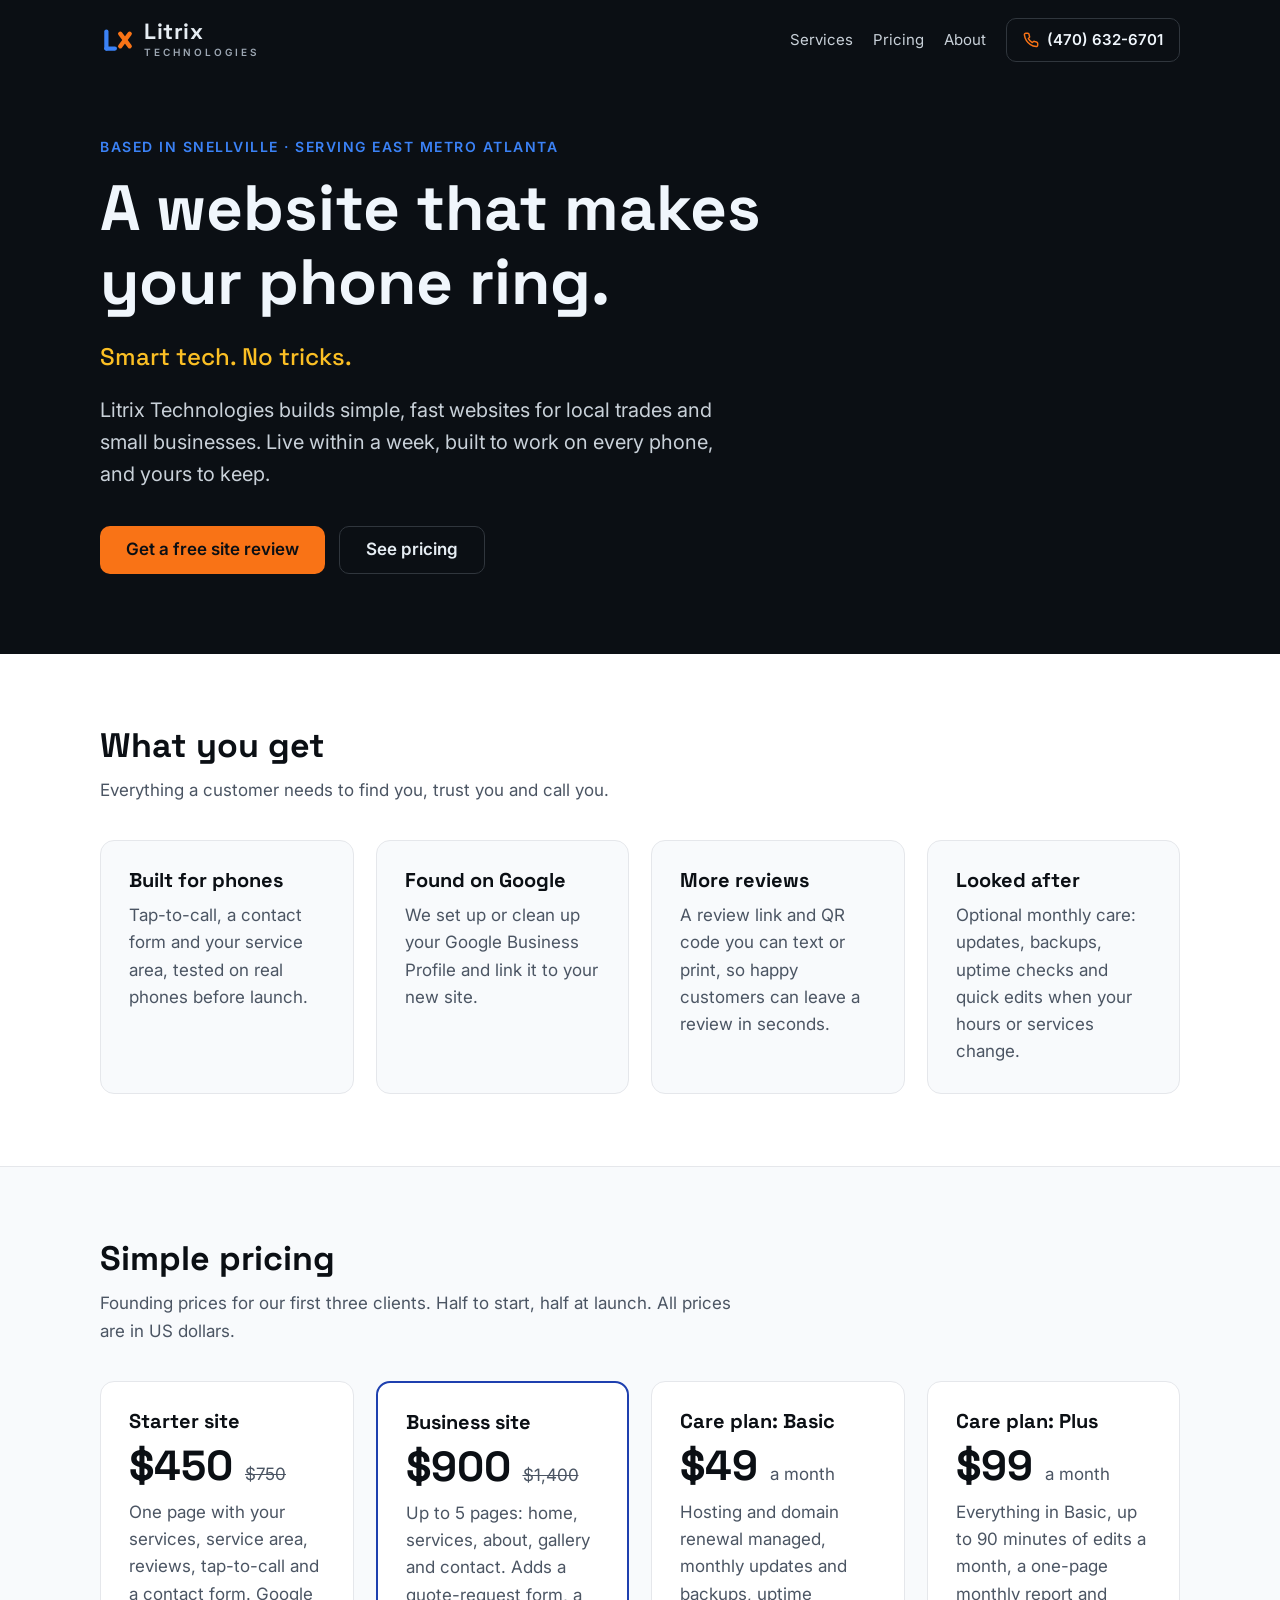
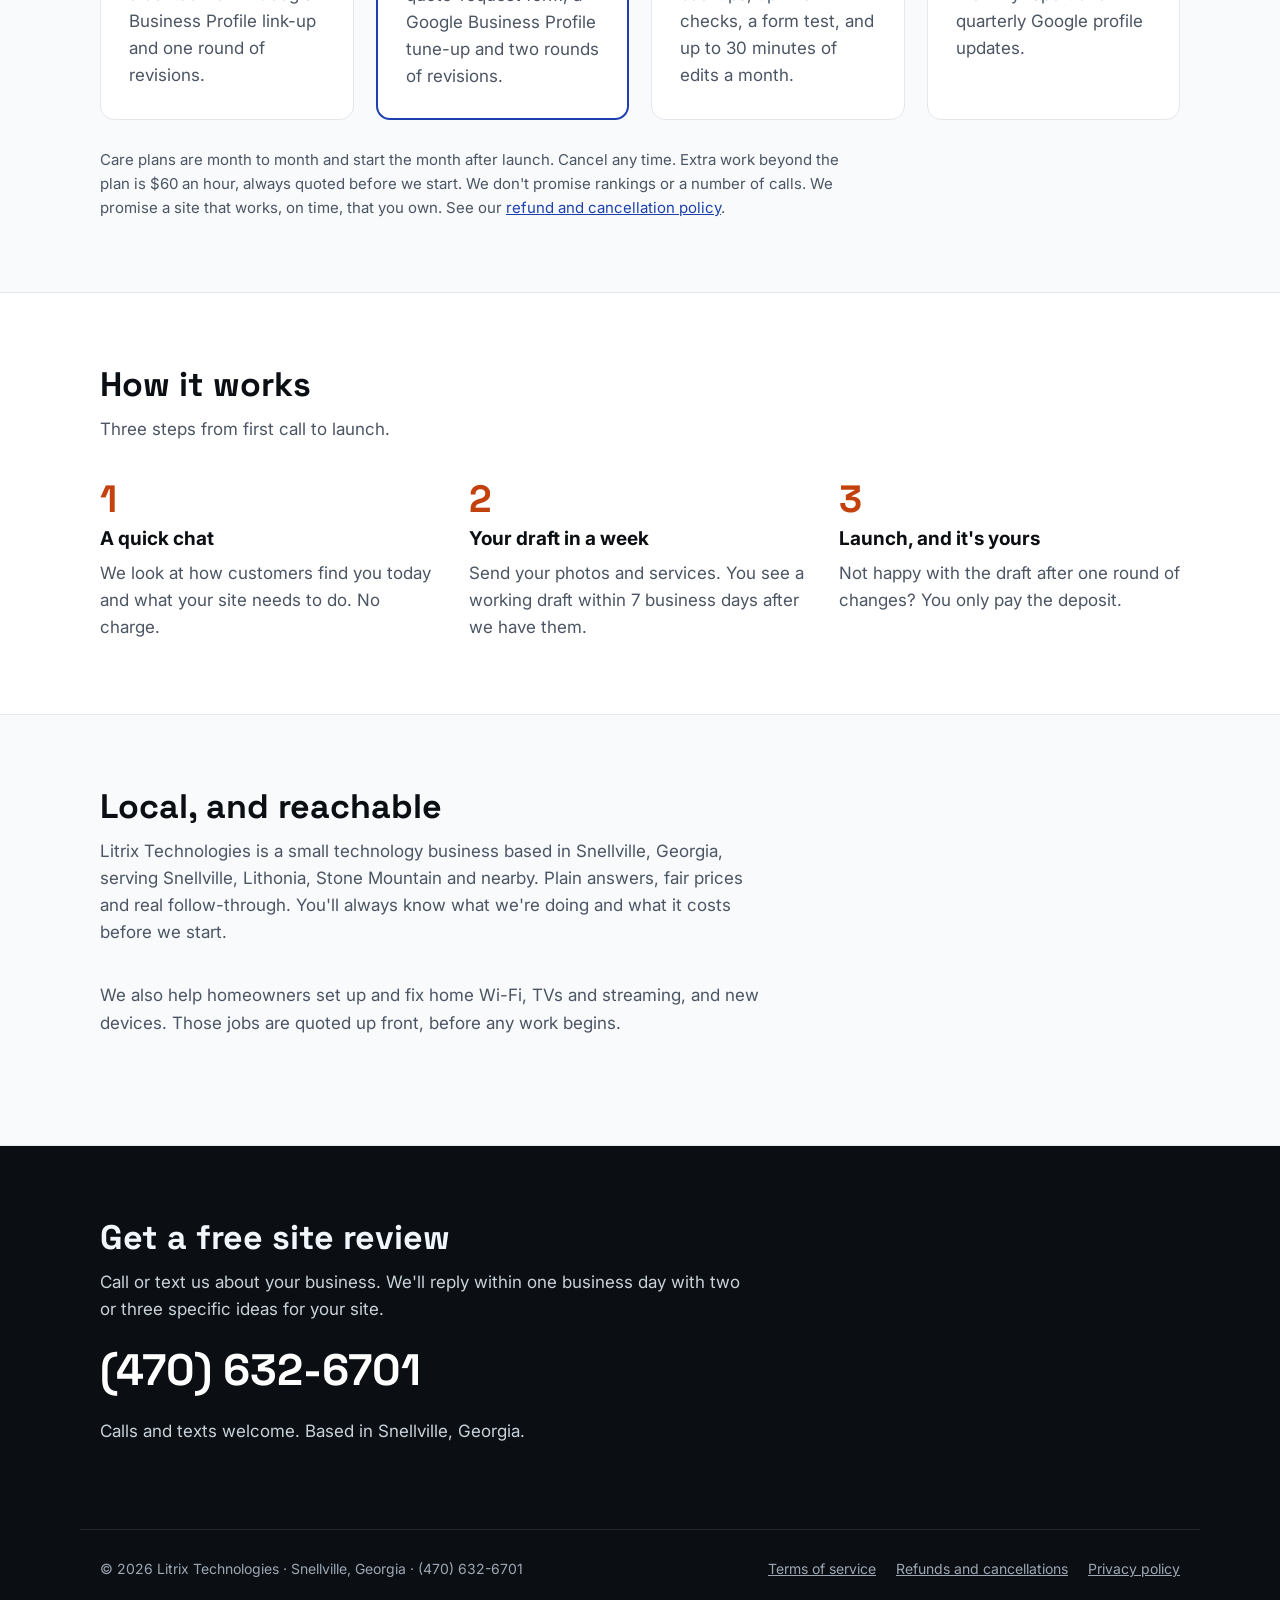
==== index.html @ 7372184c "Add the basic Litrix Technologies site Home page with services and prices, plus terms, refunds and p" ====
<!doctype html>
<html lang="en">
<head>
<meta charset="utf-8">
<meta name="viewport" content="width=device-width, initial-scale=1, viewport-fit=cover">
<title>Litrix Technologies | Websites for local businesses</title>
<meta name="description" content="Simple, fast websites for local trades and small businesses in Snellville and east metro Atlanta. Smart tech. No tricks.">
<link rel="icon" href="favicon.svg" type="image/svg+xml">
<link rel="preconnect" href="https://fonts.googleapis.com">
<link rel="preconnect" href="https://fonts.gstatic.com" crossorigin>
<link rel="stylesheet" href="https://fonts.googleapis.com/css2?family=Space+Grotesk:wght@500;700&amp;family=Inter:wght@400;500;600&amp;display=swap">
<link rel="stylesheet" href="styles.css">
</head>
<body>
<header class="dark site-header">
<div class="wrap">
<a class="brand" href="index.html" aria-label="Litrix Technologies home"><svg width="34" height="34" viewBox="0 0 32 32" aria-hidden="true"><rect x="4" y="6" width="4" height="20" rx="2" fill="#3B82F6"/><rect x="4" y="22" width="12" height="4" rx="2" fill="#3B82F6"/><path d="M19 10 L28 22" stroke="#F97316" stroke-width="4" stroke-linecap="round"/><path d="M28 10 L19 22" stroke="#F97316" stroke-width="4" stroke-linecap="round"/></svg><span class="brand-name"><strong>Litrix</strong><small>TECHNOLOGIES</small></span></a>
<nav class="nav" aria-label="Main">
<a href="#services">Services</a>
<a href="#pricing">Pricing</a>
<a class="hide-sm" href="#about">About</a>
<a class="call-btn" href="tel:+14706326701"><svg width="16" height="16" viewBox="0 0 24 24" aria-hidden="true" fill="none" stroke="#F97316" stroke-width="2.2" stroke-linecap="round" stroke-linejoin="round"><path d="M22 16.9v3a2 2 0 0 1-2.2 2 19.8 19.8 0 0 1-8.6-3.1 19.5 19.5 0 0 1-6-6A19.8 19.8 0 0 1 2.1 4.2 2 2 0 0 1 4.1 2h3a2 2 0 0 1 2 1.7c.1 1 .4 1.9.7 2.8a2 2 0 0 1-.5 2.1L8 9.9a16 16 0 0 0 6 6l1.3-1.3a2 2 0 0 1 2.1-.4c.9.3 1.8.6 2.8.7a2 2 0 0 1 1.7 2z"/></svg>(470) 632-6701</a>
</nav>
</div>
</header>
<main>
<section class="dark">
<div class="wrap hero">
<p class="eyebrow">Based in Snellville · Serving east metro Atlanta</p>
<h1>A website that makes your phone ring.</h1>
<p class="tagline">Smart tech. No tricks.</p>
<p class="lede">Litrix Technologies builds simple, fast websites for local trades and small businesses. Live within a week, built to work on every phone, and yours to keep.</p>
<div class="actions">
<a class="btn btn-primary" href="#contact">Get a free site review</a>
<a class="btn btn-ghost" href="#pricing">See pricing</a>
</div>
</div>
</section>

<section id="services" class="section services">
<div class="wrap">
<h2>What you get</h2>
<p class="intro">Everything a customer needs to find you, trust you and call you.</p>
<div class="grid">
<div class="card"><h3>Built for phones</h3><p>Tap-to-call, a contact form and your service area, tested on real phones before launch.</p></div>
<div class="card"><h3>Found on Google</h3><p>We set up or clean up your Google Business Profile and link it to your new site.</p></div>
<div class="card"><h3>More reviews</h3><p>A review link and QR code you can text or print, so happy customers can leave a review in seconds.</p></div>
<div class="card"><h3>Looked after</h3><p>Optional monthly care: updates, backups, uptime checks and quick edits when your hours or services change.</p></div>
</div>
</div>
</section>

<section id="pricing" class="section alt">
<div class="wrap">
<h2>Simple pricing</h2>
<p class="intro">Founding prices for our first three clients. Half to start, half at launch. All prices are in US dollars.</p>
<div class="grid">
<div class="card">
<h3>Starter site</h3>
<p class="price"><strong>$450</strong><s>$750</s></p>
<p>One page with your services, service area, reviews, tap-to-call and a contact form. Google Business Profile link-up and one round of revisions.</p>
</div>
<div class="card featured">
<h3>Business site</h3>
<p class="price"><strong>$900</strong><s>$1,400</s></p>
<p>Up to 5 pages: home, services, about, gallery and contact. Adds a quote-request form, a Google Business Profile tune-up and two rounds of revisions.</p>
</div>
<div class="card">
<h3>Care plan: Basic</h3>
<p class="price"><strong>$49</strong><span>a month</span></p>
<p>Hosting and domain renewal managed, monthly updates and backups, uptime checks, a form test, and up to 30 minutes of edits a month.</p>
</div>
<div class="card">
<h3>Care plan: Plus</h3>
<p class="price"><strong>$99</strong><span>a month</span></p>
<p>Everything in Basic, up to 90 minutes of edits a month, a one-page monthly report and quarterly Google profile updates.</p>
</div>
</div>
<p class="note">Care plans are month to month and start the month after launch. Cancel any time. Extra work beyond the plan is $60 an hour, always quoted before we start. We don't promise rankings or a number of calls. We promise a site that works, on time, that you own. See our <a href="refunds.html">refund and cancellation policy</a>.</p>
</div>
</section>

<section class="section">
<div class="wrap">
<h2>How it works</h2>
<p class="intro">Three steps from first call to launch.</p>
<ol class="steps">
<li><span class="num">1</span><strong>A quick chat</strong><span>We look at how customers find you today and what your site needs to do. No charge.</span></li>
<li><span class="num">2</span><strong>Your draft in a week</strong><span>Send your photos and services. You see a working draft within 7 business days after we have them.</span></li>
<li><span class="num">3</span><strong>Launch, and it's yours</strong><span>Not happy with the draft after one round of changes? You only pay the deposit.</span></li>
</ol>
</div>
</section>

<section id="about" class="section alt">
<div class="wrap">
<h2>Local, and reachable</h2>
<p class="intro">Litrix Technologies is a small technology business based in Snellville, Georgia, serving Snellville, Lithonia, Stone Mountain and nearby. Plain answers, fair prices and real follow-through. You'll always know what we're doing and what it costs before we start.</p>
<p class="intro">We also help homeowners set up and fix home Wi-Fi, TVs and streaming, and new devices. Those jobs are quoted up front, before any work begins.</p>
</div>
</section>
</main>

<section id="contact" class="dark">
<div class="wrap contact">
<h2>Get a free site review</h2>
<p>Call or text us about your business. We'll reply within one business day with two or three specific ideas for your site.</p>
<p><a class="phone-big" href="tel:+14706326701">(470) 632-6701</a></p>
<p>Calls and texts welcome. Based in Snellville, Georgia.</p>
</div>
</section>

<footer class="dark site-footer">
<div class="wrap">
<span>© 2026 Litrix Technologies · Snellville, Georgia · (470) 632-6701</span>
<nav aria-label="Policies">
<a href="terms.html">Terms of service</a>
<a href="refunds.html">Refunds and cancellations</a>
<a href="privacy.html">Privacy policy</a>
</nav>
</div>
</footer>
</body>
</html>
---- styles.css ----
/* Litrix Technologies site. Dark header and hero, light body, brand colors from the brand board. */
:root {
  --ink: #0B0F14;
  --ink-2: #161B22;
  --line-dark: #30363D;
  --on-dark: #E6EDF3;
  --on-dark-muted: #9DA7B3;
  --electric: #3B82F6;
  --cobalt: #1E40AF;
  --orange: #F97316;
  --orange-text: #C2410C;
  --gold: #FBBF24;
  --paper: #FFFFFF;
  --paper-2: #F8FAFC;
  --line: #E5E7EB;
  --text: #1F2937;
  --text-muted: #4B5563;
  --display: "Space Grotesk", system-ui, sans-serif;
  --body: Inter, system-ui, -apple-system, "Segoe UI", Roboto, sans-serif;
}

* { box-sizing: border-box; }
html { -webkit-text-size-adjust: 100%; }
body {
  margin: 0;
  background: var(--paper);
  color: var(--text);
  font-family: var(--body);
  font-size: 17px;
  line-height: 1.6;
}
a { color: var(--cobalt); }
a:hover { color: #1E3A8A; }
a:focus-visible, button:focus-visible { outline: 3px solid var(--orange); outline-offset: 2px; }
h1, h2, h3 { font-family: var(--display); line-height: 1.15; text-wrap: balance; color: var(--ink); }

.wrap {
  max-width: 1120px;
  margin: 0 auto;
  padding-left: max(20px, env(safe-area-inset-left, 0px));
  padding-right: max(20px, env(safe-area-inset-right, 0px));
}

/* Header */
.dark { background: var(--ink); color: var(--on-dark); }
.site-header .wrap {
  display: flex; flex-wrap: wrap; gap: 12px 24px;
  align-items: center; justify-content: space-between;
  padding-block: 18px;
}
.brand { display: flex; align-items: center; gap: 10px; text-decoration: none; color: var(--on-dark); }
.brand:hover { color: var(--on-dark); }
.brand-name { display: flex; flex-direction: column; gap: 2px; }
.brand-name strong { font-family: var(--display); font-size: 22px; line-height: 1; letter-spacing: 0.5px; }
.brand-name small { font-size: 10px; font-weight: 600; letter-spacing: 3px; color: var(--on-dark-muted); }
.nav { display: flex; flex-wrap: wrap; align-items: center; gap: 8px 20px; font-size: 15px; }
.nav a { color: #C9D1D9; text-decoration: none; }
.nav a:hover { color: #FFFFFF; }
.call-btn {
  display: inline-flex; align-items: center; gap: 8px;
  min-height: 44px; padding: 0 16px; border-radius: 10px;
  border: 1px solid var(--line-dark); font-weight: 600;
}
.nav a.call-btn { color: #F0F6FC; }

/* Hero */
.hero { padding-block: 56px 80px; }
.eyebrow { margin: 0 0 14px; font-size: 14px; font-weight: 600; letter-spacing: 1.5px; text-transform: uppercase; color: var(--electric); }
.hero h1 { margin: 0; max-width: 820px; font-size: clamp(38px, 6vw, 64px); color: #F0F6FC; }
.tagline { margin: 18px 0 0; font-family: var(--display); font-size: 24px; font-weight: 500; color: var(--gold); }
.lede { margin: 18px 0 0; max-width: 620px; font-size: 20px; color: #C9D1D9; }
.actions { margin-top: 36px; display: flex; flex-wrap: wrap; gap: 14px; }
.btn {
  display: inline-flex; align-items: center; min-height: 48px; padding: 0 26px;
  border-radius: 10px; font-weight: 600; text-decoration: none;
}
.btn-primary { background: var(--orange); color: var(--ink); }
.btn-primary:hover { background: #FB923C; color: var(--ink); }
.btn-ghost { border: 1px solid var(--line-dark); color: var(--on-dark); }
.btn-ghost:hover { color: #FFFFFF; border-color: var(--on-dark-muted); }

/* Sections */
.section { padding-block: 72px; }
.section.alt { background: var(--paper-2); border-top: 1px solid var(--line); border-bottom: 1px solid var(--line); }
.section h2 { margin: 0 0 12px; font-size: 34px; }
.intro { margin: 0 0 36px; max-width: 660px; color: var(--text-muted); }
.grid { display: grid; grid-template-columns: repeat(auto-fit, minmax(250px, 1fr)); gap: 22px; }
.card { padding: 28px; border-radius: 14px; background: var(--paper); border: 1px solid var(--line); display: flex; flex-direction: column; gap: 10px; min-width: 0; }
.card.featured { border: 2px solid var(--cobalt); }
.card h3 { margin: 0; font-size: 20px; }
.card p { margin: 0; color: var(--text-muted); }
.card ul { margin: 0; padding-left: 20px; color: var(--text-muted); }
.price { display: flex; align-items: baseline; flex-wrap: wrap; gap: 4px 12px; }
.price strong { font-family: var(--display); font-size: 42px; color: var(--ink); line-height: 1.1; }
.price s, .price span { color: var(--text-muted); }
.note { margin: 28px 0 0; font-size: 15px; color: var(--text-muted); max-width: 760px; }
.services .card { background: var(--paper-2); }

.steps { margin: 0; padding: 0; list-style: none; display: grid; grid-template-columns: repeat(auto-fit, minmax(240px, 1fr)); gap: 28px; }
.steps li { display: flex; flex-direction: column; gap: 6px; }
.steps .num { font-family: var(--display); font-size: 38px; font-weight: 700; color: var(--orange-text); line-height: 1; }
.steps strong { font-size: 19px; color: var(--ink); }
.steps span { color: var(--text-muted); }

/* Contact */
.contact { padding-block: 72px; }
.contact h2 { margin: 0 0 12px; font-size: 34px; color: #F0F6FC; }
.contact p { margin: 0 0 12px; color: #C9D1D9; max-width: 640px; }
.phone-big { font-family: var(--display); font-size: clamp(30px, 5vw, 44px); font-weight: 700; color: #FFFFFF; text-decoration: none; }
.phone-big:hover { color: var(--gold); }

/* Footer */
.site-footer .wrap {
  display: flex; flex-wrap: wrap; gap: 12px 24px; justify-content: space-between;
  padding-block: 28px; border-top: 1px solid #21262D; font-size: 14px; color: var(--on-dark-muted);
}
.site-footer nav { display: flex; flex-wrap: wrap; gap: 8px 20px; }
.site-footer a { color: var(--on-dark-muted); }
.site-footer a:hover { color: #FFFFFF; }

/* Policy pages */
.policy { padding-block: 56px 72px; }
.policy .wrap > * { max-width: 760px; }
.policy h1 { margin: 0 0 6px; font-size: clamp(32px, 5vw, 44px); }
.policy h2 { margin: 36px 0 8px; font-size: 22px; }
.policy .updated { margin: 0 0 28px; color: var(--text-muted); font-size: 15px; }
.policy p, .policy li { color: #374151; }
.policy ul { padding-left: 22px; }

@media (max-width: 560px) {
  .nav .hide-sm { display: none; }
  .hero { padding-block: 40px 60px; }
  .section, .contact { padding-block: 56px; }
}
@media (prefers-reduced-motion: reduce) { * { transition: none !important; } }
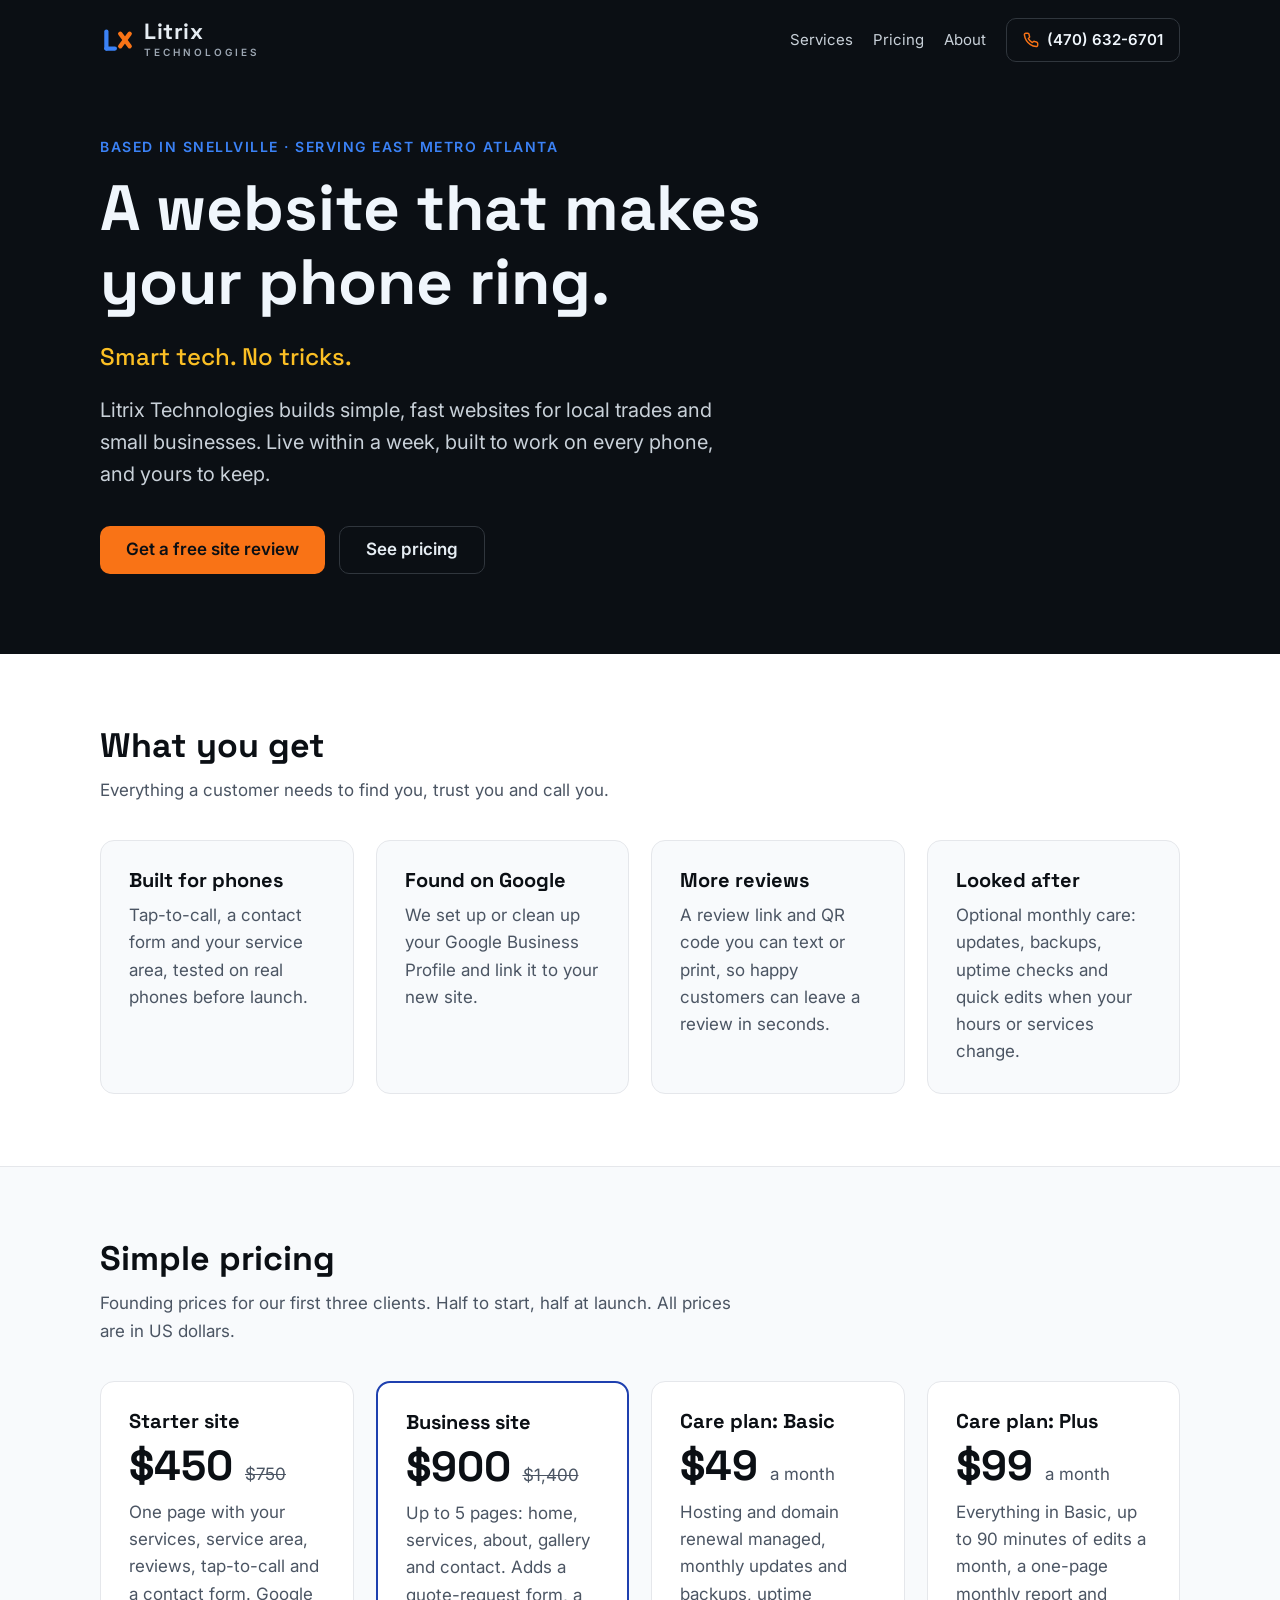
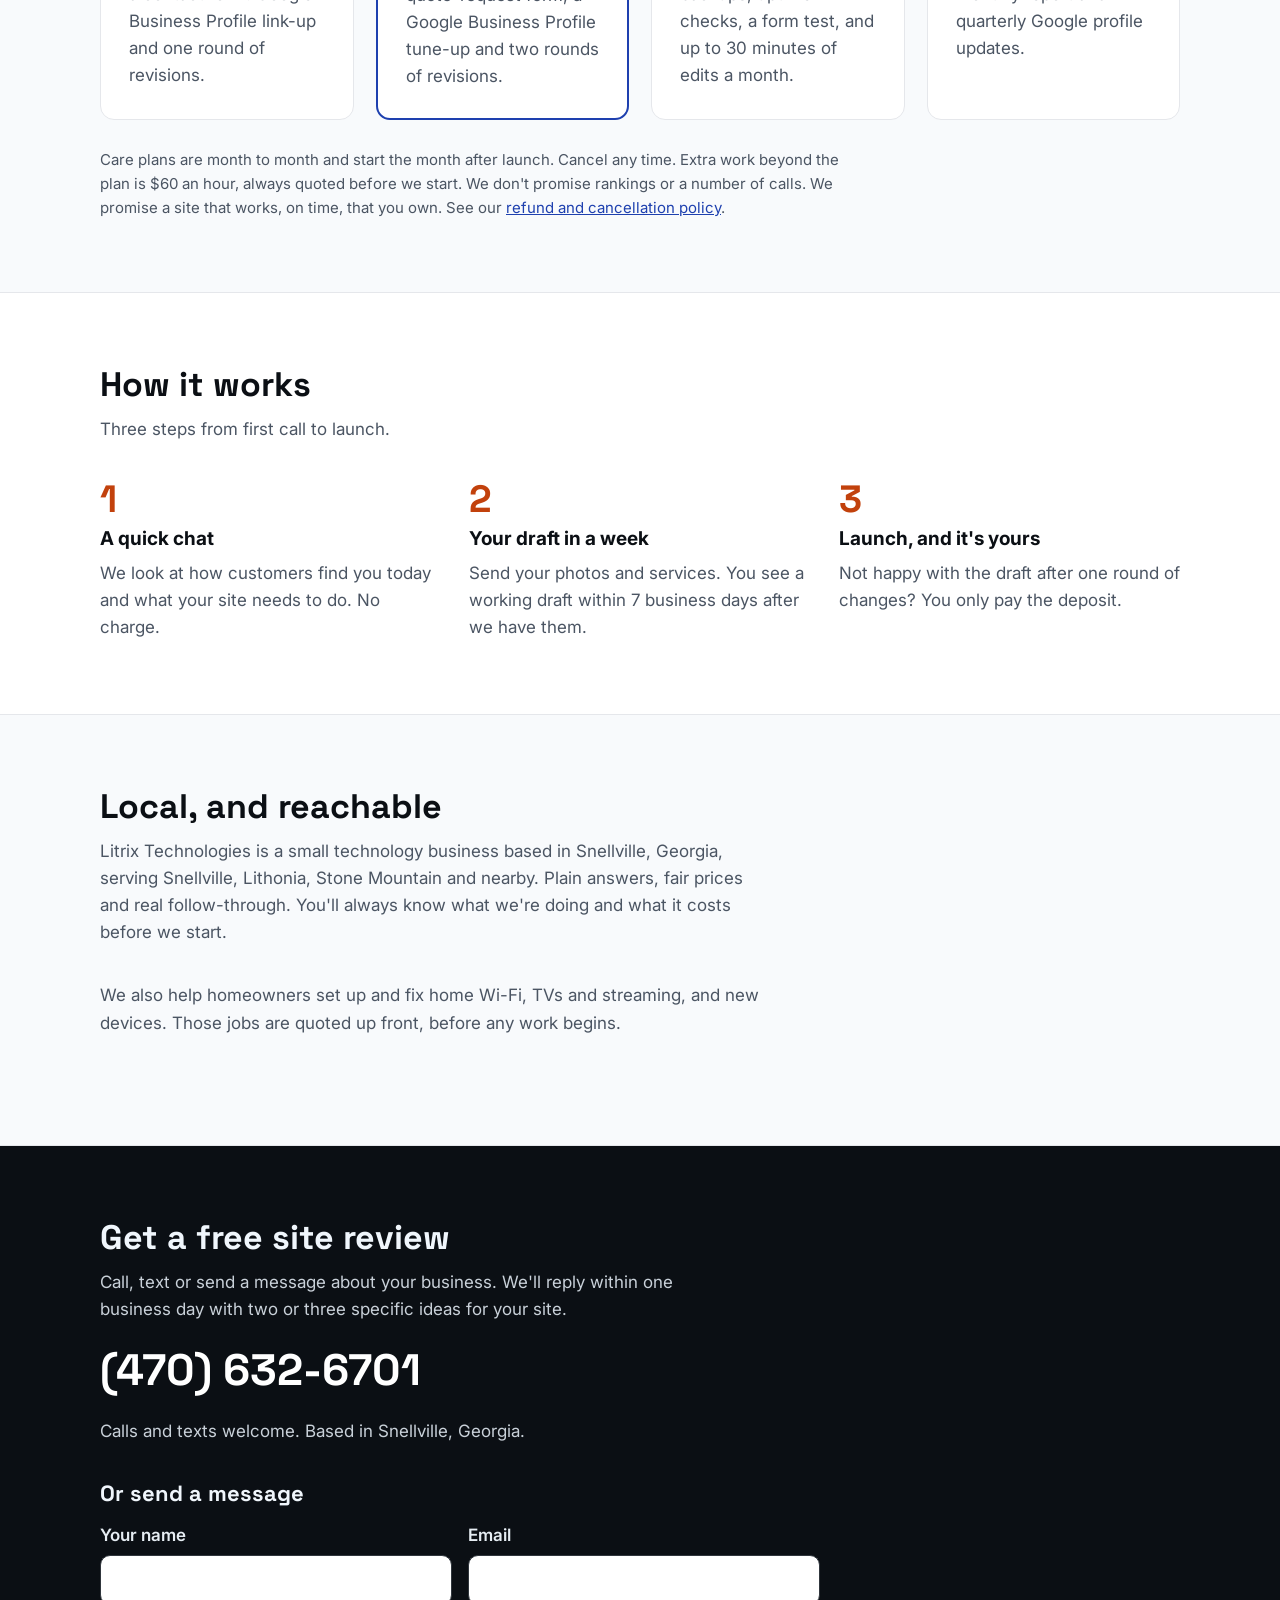
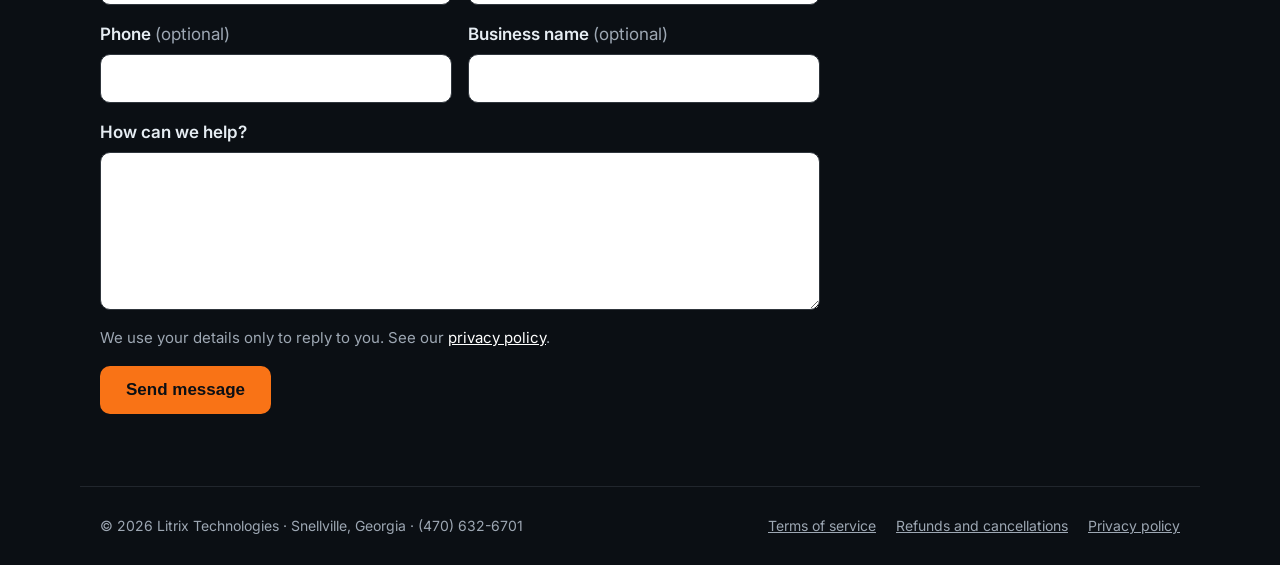
==== commit e42723f9: "Add a message form that sends inquiries to the studio The contact section gets a short form (name, e" ====
--- a/index.html
+++ b/index.html
@@ -104,9 +104,24 @@
 <section id="contact" class="dark">
 <div class="wrap contact">
 <h2>Get a free site review</h2>
-<p>Call or text us about your business. We'll reply within one business day with two or three specific ideas for your site.</p>
+<p>Call, text or send a message about your business. We'll reply within one business day with two or three specific ideas for your site.</p>
 <p><a class="phone-big" href="tel:+14706326701">(470) 632-6701</a></p>
 <p>Calls and texts welcome. Based in Snellville, Georgia.</p>
+<form class="inquiry" action="https://studio.litrixstudio.com/inquiry" method="post" aria-labelledby="inquiry-title">
+<h3 id="inquiry-title">Or send a message</h3>
+<div class="field-row">
+<label>Your name<input name="name" autocomplete="name" required maxlength="120"></label>
+<label>Email<input name="email" type="email" autocomplete="email" required maxlength="254"></label>
+</div>
+<div class="field-row">
+<label><span>Phone <span class="optional">(optional)</span></span><input name="phone" type="tel" autocomplete="tel" maxlength="40" pattern="[0-9+().\s\-]*"></label>
+<label><span>Business name <span class="optional">(optional)</span></span><input name="business" autocomplete="organization" maxlength="160"></label>
+</div>
+<label>How can we help?<textarea name="message" rows="5" required maxlength="4000"></textarea></label>
+<div class="hp" aria-hidden="true"><label>Leave this empty<input name="company_website" tabindex="-1" autocomplete="off"></label></div>
+<p class="form-note">We use your details only to reply to you. See our <a href="privacy.html">privacy policy</a>.</p>
+<button class="btn btn-primary" type="submit">Send message</button>
+</form>
 </div>
 </section>
 
--- a/styles.css
+++ b/styles.css
@@ -108,6 +108,22 @@
 .contact p { margin: 0 0 12px; color: #C9D1D9; max-width: 640px; }
 .phone-big { font-family: var(--display); font-size: clamp(30px, 5vw, 44px); font-weight: 700; color: #FFFFFF; text-decoration: none; }
 .phone-big:hover { color: var(--gold); }
+.inquiry { margin-top: 36px; max-width: 720px; display: flex; flex-direction: column; gap: 16px; }
+.inquiry h3 { margin: 0; font-size: 22px; color: #F0F6FC; }
+.inquiry label { display: flex; flex-direction: column; gap: 6px; min-width: 0; font-weight: 600; color: #E6EDF3; }
+.field-row label { flex: 1 1 260px; }
+.inquiry .optional { font-weight: 400; color: var(--on-dark-muted); }
+.inquiry input, .inquiry textarea {
+  font: inherit; color: var(--ink); background: #FFFFFF; border: 1px solid var(--line-dark);
+  border-radius: 10px; min-height: 48px; padding: 10px 14px; width: 100%;
+}
+.inquiry textarea { resize: vertical; }
+.inquiry input:focus-visible, .inquiry textarea:focus-visible, .btn:focus-visible { outline: 3px solid var(--gold); outline-offset: 2px; }
+.field-row { display: flex; flex-wrap: wrap; gap: 16px; }
+.inquiry .form-note { margin: 0; font-size: 15px; color: var(--on-dark-muted); }
+.inquiry .form-note a { color: #FFFFFF; }
+.inquiry .btn { align-self: flex-start; border: 0; cursor: pointer; font-size: 17px; }
+.hp { position: absolute; left: -10000px; width: 1px; height: 1px; overflow: hidden; }
 
 /* Footer */
 .site-footer .wrap {
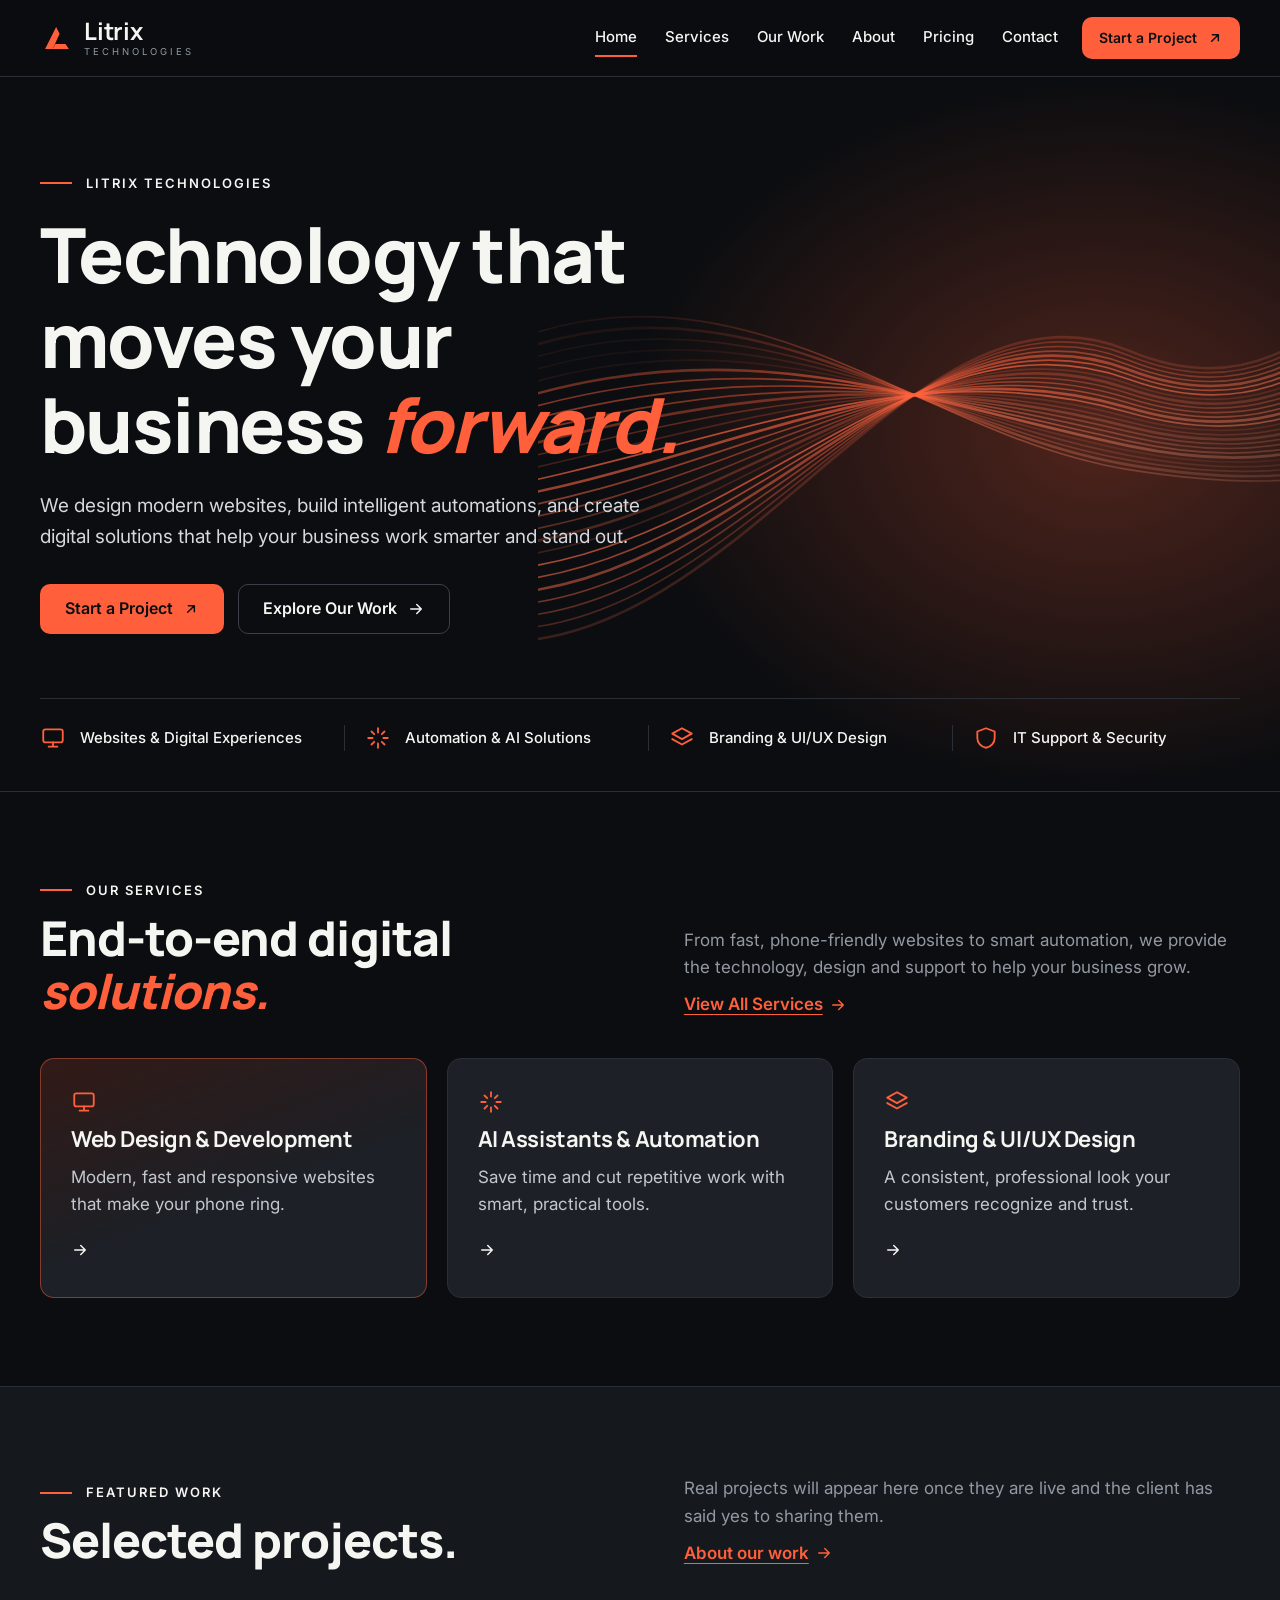
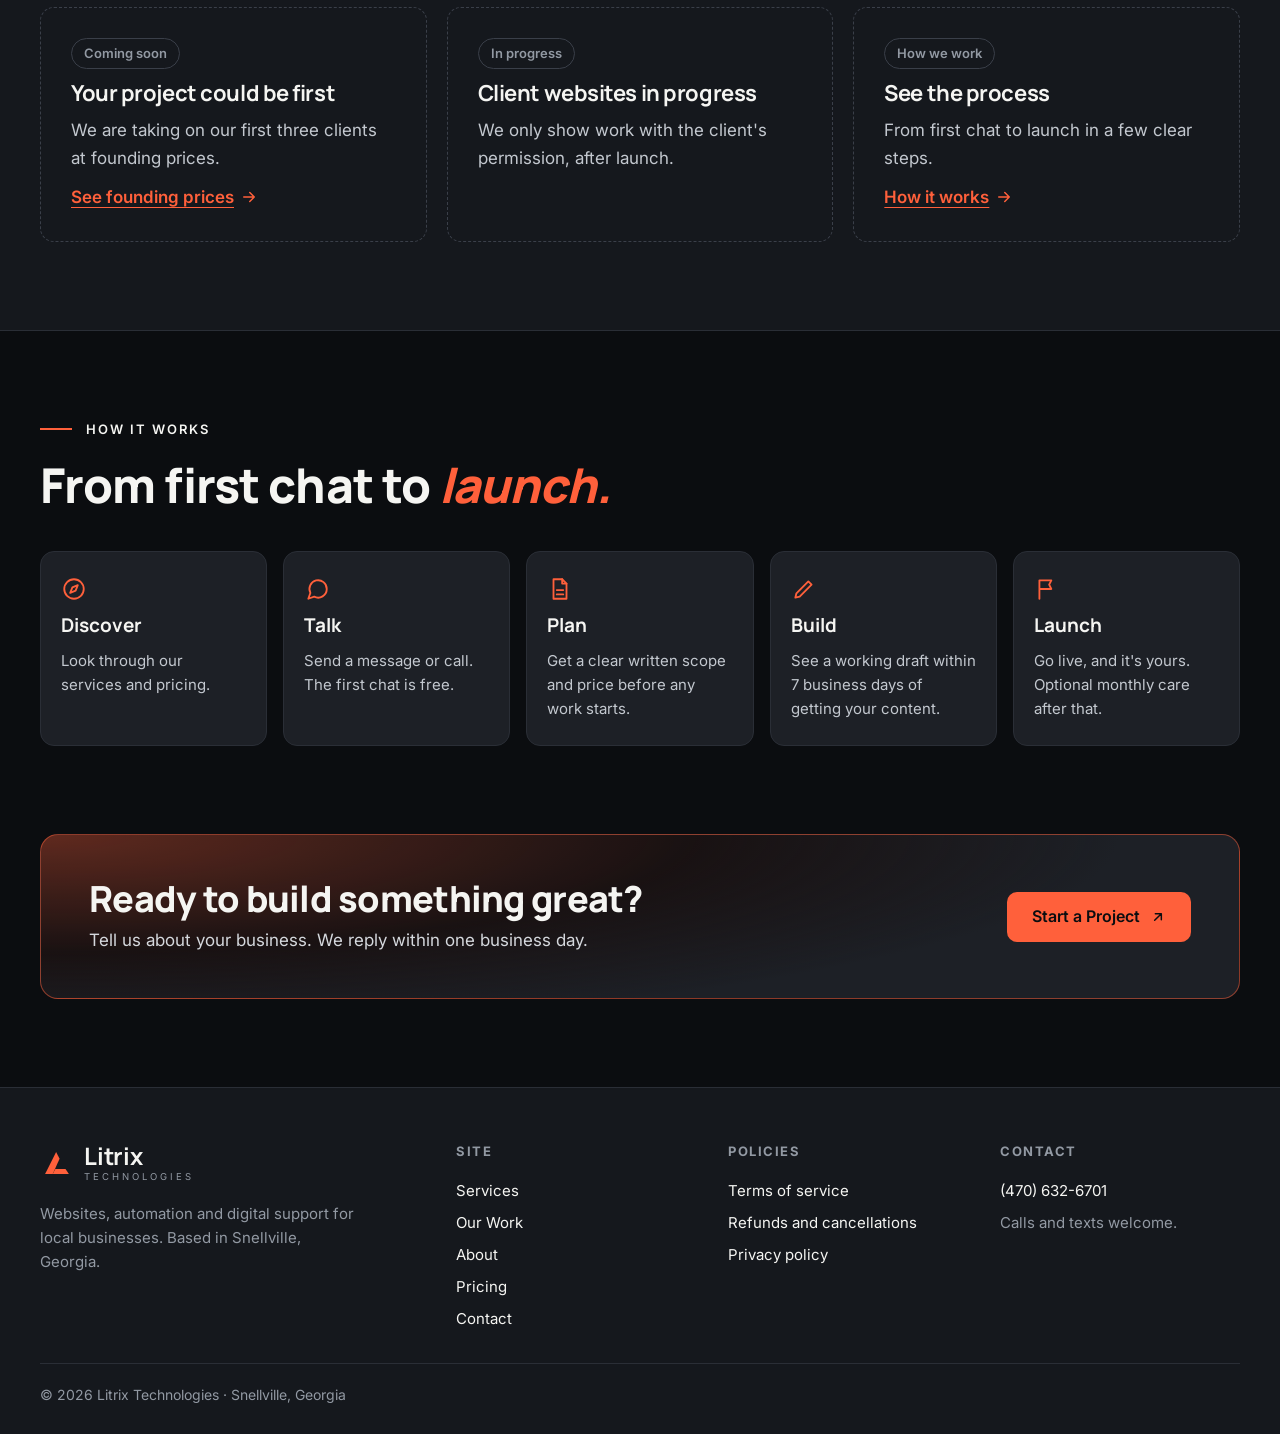
==== commit 840deff5: "Rebuild the site in the approved A + C design New multi-page site: Home, Services, Our Work, About, " ====
--- a/index.html
+++ b/index.html
@@ -3,137 +3,182 @@
 <head>
 <meta charset="utf-8">
 <meta name="viewport" content="width=device-width, initial-scale=1, viewport-fit=cover">
-<title>Litrix Technologies | Websites for local businesses</title>
-<meta name="description" content="Simple, fast websites for local trades and small businesses in Snellville and east metro Atlanta. Smart tech. No tricks.">
-<link rel="icon" href="favicon.svg" type="image/svg+xml">
+<title>Litrix Technologies | Technology that moves your business forward</title>
+<meta name="description" content="Litrix Technologies designs modern websites, builds smart automations and supports local businesses in Snellville and east metro Atlanta.">
+<meta name="theme-color" content="#0B0D10">
+<link rel="icon" href="/favicon.svg" type="image/svg+xml">
 <link rel="preconnect" href="https://fonts.googleapis.com">
 <link rel="preconnect" href="https://fonts.gstatic.com" crossorigin>
-<link rel="stylesheet" href="https://fonts.googleapis.com/css2?family=Space+Grotesk:wght@500;700&amp;family=Inter:wght@400;500;600&amp;display=swap">
-<link rel="stylesheet" href="styles.css">
+<link rel="stylesheet" href="https://fonts.googleapis.com/css2?family=Inter:wght@400;500;600&amp;family=Manrope:wght@600;700;800&amp;display=swap">
+<link rel="stylesheet" href="/styles.css">
 </head>
 <body>
-<header class="dark site-header">
-<div class="wrap">
-<a class="brand" href="index.html" aria-label="Litrix Technologies home"><svg width="34" height="34" viewBox="0 0 32 32" aria-hidden="true"><rect x="4" y="6" width="4" height="20" rx="2" fill="#3B82F6"/><rect x="4" y="22" width="12" height="4" rx="2" fill="#3B82F6"/><path d="M19 10 L28 22" stroke="#F97316" stroke-width="4" stroke-linecap="round"/><path d="M28 10 L19 22" stroke="#F97316" stroke-width="4" stroke-linecap="round"/></svg><span class="brand-name"><strong>Litrix</strong><small>TECHNOLOGIES</small></span></a>
+<a class="skip" href="#main">Skip to content</a>
+<header class="site-header">
+<div class="wrap bar">
+<a class="brand" href="/" aria-label="Litrix Technologies home"><svg class="mark" width="34" height="34" viewBox="0 0 40 40" aria-hidden="true"><path d="M6 33 L19 7 L23 15 L15 33 Z" fill="#FF603B"/><path d="M15 33 H34 L30 27 H18 Z" fill="#FF603B"/></svg><span class="brand-name"><strong>Litrix</strong><small>TECHNOLOGIES</small></span></a>
 <nav class="nav" aria-label="Main">
-<a href="#services">Services</a>
-<a href="#pricing">Pricing</a>
-<a class="hide-sm" href="#about">About</a>
-<a class="call-btn" href="tel:+14706326701"><svg width="16" height="16" viewBox="0 0 24 24" aria-hidden="true" fill="none" stroke="#F97316" stroke-width="2.2" stroke-linecap="round" stroke-linejoin="round"><path d="M22 16.9v3a2 2 0 0 1-2.2 2 19.8 19.8 0 0 1-8.6-3.1 19.5 19.5 0 0 1-6-6A19.8 19.8 0 0 1 2.1 4.2 2 2 0 0 1 4.1 2h3a2 2 0 0 1 2 1.7c.1 1 .4 1.9.7 2.8a2 2 0 0 1-.5 2.1L8 9.9a16 16 0 0 0 6 6l1.3-1.3a2 2 0 0 1 2.1-.4c.9.3 1.8.6 2.8.7a2 2 0 0 1 1.7 2z"/></svg>(470) 632-6701</a>
+<a href="/" aria-current="page">Home</a>
+<a href="/services">Services</a>
+<a href="/work">Our Work</a>
+<a href="/about">About</a>
+<a href="/pricing">Pricing</a>
+<a href="/contact">Contact</a>
 </nav>
+<a class="btn btn-primary btn-sm hide-sm" href="/contact">Start a Project <svg class="i" width="16" height="16" viewBox="0 0 24 24" aria-hidden="true" fill="none" stroke="currentColor" stroke-width="2.2" stroke-linecap="round" stroke-linejoin="round"><path d="M7 17 17 7M8 7h9v9"/></svg></a>
+<details class="menu">
+<summary><span class="sr-only">Menu</span><svg width="24" height="24" viewBox="0 0 24 24" aria-hidden="true" fill="none" stroke="currentColor" stroke-width="2" stroke-linecap="round"><path d="M4 7h16M4 12h16M4 17h16"/></svg></summary>
+<nav class="menu-panel" aria-label="Main (mobile)">
+<a href="/" aria-current="page">Home</a>
+<a href="/services">Services</a>
+<a href="/work">Our Work</a>
+<a href="/about">About</a>
+<a href="/pricing">Pricing</a>
+<a href="/contact">Contact</a>
+<a class="btn btn-primary" href="/contact">Start a Project <svg class="i" width="16" height="16" viewBox="0 0 24 24" aria-hidden="true" fill="none" stroke="currentColor" stroke-width="2.2" stroke-linecap="round" stroke-linejoin="round"><path d="M7 17 17 7M8 7h9v9"/></svg></a>
+</nav>
+</details>
 </div>
 </header>
-<main>
-<section class="dark">
-<div class="wrap hero">
-<p class="eyebrow">Based in Snellville · Serving east metro Atlanta</p>
-<h1>A website that makes your phone ring.</h1>
-<p class="tagline">Smart tech. No tricks.</p>
-<p class="lede">Litrix Technologies builds simple, fast websites for local trades and small businesses. Live within a week, built to work on every phone, and yours to keep.</p>
+<main id="main">
+<section class="hero">
+<svg class="waves" viewBox="0 0 800 600" aria-hidden="true" preserveAspectRatio="xMidYMid slice">
+<defs>
+<linearGradient id="wg" x1="0" y1="0" x2="1" y2="1"><stop offset="0" stop-color="#FF603B" stop-opacity="0"/><stop offset=".45" stop-color="#FF603B" stop-opacity=".9"/><stop offset="1" stop-color="#FFB08F" stop-opacity=".15"/></linearGradient>
+<radialGradient id="glow" cx=".62" cy=".5" r=".5"><stop offset="0" stop-color="#FF603B" stop-opacity=".28"/><stop offset="1" stop-color="#FF603B" stop-opacity="0"/></radialGradient>
+</defs>
+<rect width="800" height="600" fill="url(#glow)"/>
+<path d="M-50 470 C 180 520, 330 150, 520 230 S 760 40, 860 80" fill="none" stroke="url(#wg)" stroke-width="2.2" opacity="0.25"/>
+<path d="M-50 461 C 180 504, 330 156, 520 234 S 760 51, 860 87" fill="none" stroke="url(#wg)" stroke-width="1.4" opacity="0.34"/>
+<path d="M-50 452 C 180 488, 330 162, 520 238 S 760 62, 860 94" fill="none" stroke="url(#wg)" stroke-width="1.4" opacity="0.43"/>
+<path d="M-50 443 C 180 472, 330 168, 520 242 S 760 73, 860 101" fill="none" stroke="url(#wg)" stroke-width="1.4" opacity="0.52"/>
+<path d="M-50 434 C 180 456, 330 174, 520 246 S 760 84, 860 108" fill="none" stroke="url(#wg)" stroke-width="2.2" opacity="0.61"/>
+<path d="M-50 425 C 180 440, 330 180, 520 250 S 760 95, 860 115" fill="none" stroke="url(#wg)" stroke-width="1.4" opacity="0.70"/>
+<path d="M-50 416 C 180 424, 330 186, 520 254 S 760 106, 860 122" fill="none" stroke="url(#wg)" stroke-width="1.4" opacity="0.79"/>
+<path d="M-50 407 C 180 408, 330 192, 520 258 S 760 117, 860 129" fill="none" stroke="url(#wg)" stroke-width="1.4" opacity="0.25"/>
+<path d="M-50 398 C 180 392, 330 198, 520 262 S 760 128, 860 136" fill="none" stroke="url(#wg)" stroke-width="2.2" opacity="0.34"/>
+<path d="M-50 389 C 180 376, 330 204, 520 266 S 760 139, 860 143" fill="none" stroke="url(#wg)" stroke-width="1.4" opacity="0.43"/>
+<path d="M-50 380 C 180 360, 330 210, 520 270 S 760 150, 860 150" fill="none" stroke="url(#wg)" stroke-width="1.4" opacity="0.52"/>
+<path d="M-50 371 C 180 344, 330 216, 520 274 S 760 161, 860 157" fill="none" stroke="url(#wg)" stroke-width="1.4" opacity="0.61"/>
+<path d="M-50 362 C 180 328, 330 222, 520 278 S 760 172, 860 164" fill="none" stroke="url(#wg)" stroke-width="2.2" opacity="0.70"/>
+<path d="M-50 353 C 180 312, 330 228, 520 282 S 760 183, 860 171" fill="none" stroke="url(#wg)" stroke-width="1.4" opacity="0.79"/>
+<path d="M-50 344 C 180 296, 330 234, 520 286 S 760 194, 860 178" fill="none" stroke="url(#wg)" stroke-width="1.4" opacity="0.25"/>
+<path d="M-50 335 C 180 280, 330 240, 520 290 S 760 205, 860 185" fill="none" stroke="url(#wg)" stroke-width="1.4" opacity="0.34"/>
+<path d="M-50 326 C 180 264, 330 246, 520 294 S 760 216, 860 192" fill="none" stroke="url(#wg)" stroke-width="2.2" opacity="0.43"/>
+<path d="M-50 317 C 180 248, 330 252, 520 298 S 760 227, 860 199" fill="none" stroke="url(#wg)" stroke-width="1.4" opacity="0.52"/>
+<path d="M-50 308 C 180 232, 330 258, 520 302 S 760 238, 860 206" fill="none" stroke="url(#wg)" stroke-width="1.4" opacity="0.61"/>
+<path d="M-50 299 C 180 216, 330 264, 520 306 S 760 249, 860 213" fill="none" stroke="url(#wg)" stroke-width="1.4" opacity="0.70"/>
+<path d="M-50 290 C 180 200, 330 270, 520 310 S 760 260, 860 220" fill="none" stroke="url(#wg)" stroke-width="2.2" opacity="0.79"/>
+<path d="M-50 281 C 180 184, 330 276, 520 314 S 760 271, 860 227" fill="none" stroke="url(#wg)" stroke-width="1.4" opacity="0.25"/>
+<path d="M-50 272 C 180 168, 330 282, 520 318 S 760 282, 860 234" fill="none" stroke="url(#wg)" stroke-width="1.4" opacity="0.34"/>
+<path d="M-50 263 C 180 152, 330 288, 520 322 S 760 293, 860 241" fill="none" stroke="url(#wg)" stroke-width="1.4" opacity="0.43"/>
+<path d="M-50 254 C 180 136, 330 294, 520 326 S 760 304, 860 248" fill="none" stroke="url(#wg)" stroke-width="2.2" opacity="0.52"/>
+<path d="M-50 245 C 180 120, 330 300, 520 330 S 760 315, 860 255" fill="none" stroke="url(#wg)" stroke-width="1.4" opacity="0.61"/>
+</svg>
+<div class="wrap hero-inner">
+<p class="eyebrow"><span class="rule" aria-hidden="true"></span>Litrix Technologies</p>
+<h1>Technology that moves your business <em>forward.</em></h1>
+<p class="lede">We design modern websites, build intelligent automations, and create digital solutions that help your business work smarter and stand out.</p>
 <div class="actions">
-<a class="btn btn-primary" href="#contact">Get a free site review</a>
-<a class="btn btn-ghost" href="#pricing">See pricing</a>
+<a class="btn btn-primary" href="/contact">Start a Project <svg class="i" width="16" height="16" viewBox="0 0 24 24" aria-hidden="true" fill="none" stroke="currentColor" stroke-width="2.2" stroke-linecap="round" stroke-linejoin="round"><path d="M7 17 17 7M8 7h9v9"/></svg></a>
+<a class="btn btn-ghost" href="/work">Explore Our Work <svg class="i" width="18" height="18" viewBox="0 0 24 24" aria-hidden="true" fill="none" stroke="currentColor" stroke-width="2" stroke-linecap="round" stroke-linejoin="round"><path d="M5 12h14M13 6l6 6-6 6"/></svg></a>
+</div>
+</div>
+<div class="wrap">
+<ul class="strip" aria-label="What we do">
+<li><svg class="ic" width="26" height="26" viewBox="0 0 24 24" aria-hidden="true" fill="none" stroke="currentColor" stroke-width="1.7" stroke-linecap="round" stroke-linejoin="round"><rect x="3" y="4" width="18" height="12" rx="2"/><path d="M8 20h8M12 16v4"/></svg><span>Websites &amp; Digital Experiences</span></li>
+<li><svg class="ic" width="26" height="26" viewBox="0 0 24 24" aria-hidden="true" fill="none" stroke="currentColor" stroke-width="1.7" stroke-linecap="round" stroke-linejoin="round"><path d="M12 3v4M12 17v4M3 12h4M17 12h4M6 6l2.5 2.5M15.5 15.5 18 18M6 18l2.5-2.5M15.5 8.5 18 6"/></svg><span>Automation &amp; AI Solutions</span></li>
+<li><svg class="ic" width="26" height="26" viewBox="0 0 24 24" aria-hidden="true" fill="none" stroke="currentColor" stroke-width="1.7" stroke-linecap="round" stroke-linejoin="round"><path d="m12 3 9 5-9 5-9-5 9-5Z"/><path d="m3 13 9 5 9-5"/></svg><span>Branding &amp; UI/UX Design</span></li>
+<li><svg class="ic" width="26" height="26" viewBox="0 0 24 24" aria-hidden="true" fill="none" stroke="currentColor" stroke-width="1.7" stroke-linecap="round" stroke-linejoin="round"><path d="M12 3 4 6v6c0 4.5 3.4 8.2 8 9 4.6-.8 8-4.5 8-9V6l-8-3Z"/></svg><span>IT Support &amp; Security</span></li>
+</ul>
+</div>
+</section>
+
+<section class="section" aria-labelledby="svc-title">
+<div class="wrap">
+<div class="split-head">
+<div><p class="eyebrow"><span class="rule" aria-hidden="true"></span>Our services</p><h2 id="svc-title" class="display">End-to-end digital <em>solutions.</em></h2></div>
+<div><p class="muted">From fast, phone-friendly websites to smart automation, we provide the technology, design and support to help your business grow.</p><a class="text-link" href="/services">View All Services <svg class="i" width="18" height="18" viewBox="0 0 24 24" aria-hidden="true" fill="none" stroke="currentColor" stroke-width="2" stroke-linecap="round" stroke-linejoin="round"><path d="M5 12h14M13 6l6 6-6 6"/></svg></a></div>
+</div>
+<div class="grid grid-3">
+<a class="card card-link" href="/services">
+<svg class="ic" width="26" height="26" viewBox="0 0 24 24" aria-hidden="true" fill="none" stroke="currentColor" stroke-width="1.7" stroke-linecap="round" stroke-linejoin="round"><rect x="3" y="4" width="18" height="12" rx="2"/><path d="M8 20h8M12 16v4"/></svg>
+<h3>Web Design &amp; Development</h3>
+<p>Modern, fast and responsive websites that make your phone ring.</p>
+<span class="card-arrow" aria-hidden="true"><svg class="i" width="18" height="18" viewBox="0 0 24 24" aria-hidden="true" fill="none" stroke="currentColor" stroke-width="2" stroke-linecap="round" stroke-linejoin="round"><path d="M5 12h14M13 6l6 6-6 6"/></svg></span>
+</a>
+<a class="card card-link" href="/services">
+<svg class="ic" width="26" height="26" viewBox="0 0 24 24" aria-hidden="true" fill="none" stroke="currentColor" stroke-width="1.7" stroke-linecap="round" stroke-linejoin="round"><path d="M12 3v4M12 17v4M3 12h4M17 12h4M6 6l2.5 2.5M15.5 15.5 18 18M6 18l2.5-2.5M15.5 8.5 18 6"/></svg>
+<h3>AI Assistants &amp; Automation</h3>
+<p>Save time and cut repetitive work with smart, practical tools.</p>
+<span class="card-arrow" aria-hidden="true"><svg class="i" width="18" height="18" viewBox="0 0 24 24" aria-hidden="true" fill="none" stroke="currentColor" stroke-width="2" stroke-linecap="round" stroke-linejoin="round"><path d="M5 12h14M13 6l6 6-6 6"/></svg></span>
+</a>
+<a class="card card-link" href="/services">
+<svg class="ic" width="26" height="26" viewBox="0 0 24 24" aria-hidden="true" fill="none" stroke="currentColor" stroke-width="1.7" stroke-linecap="round" stroke-linejoin="round"><path d="m12 3 9 5-9 5-9-5 9-5Z"/><path d="m3 13 9 5 9-5"/></svg>
+<h3>Branding &amp; UI/UX Design</h3>
+<p>A consistent, professional look your customers recognize and trust.</p>
+<span class="card-arrow" aria-hidden="true"><svg class="i" width="18" height="18" viewBox="0 0 24 24" aria-hidden="true" fill="none" stroke="currentColor" stroke-width="2" stroke-linecap="round" stroke-linejoin="round"><path d="M5 12h14M13 6l6 6-6 6"/></svg></span>
+</a>
 </div>
 </div>
 </section>
 
-<section id="services" class="section services">
+<section class="section section-alt" aria-labelledby="work-title">
 <div class="wrap">
-<h2>What you get</h2>
-<p class="intro">Everything a customer needs to find you, trust you and call you.</p>
-<div class="grid">
-<div class="card"><h3>Built for phones</h3><p>Tap-to-call, a contact form and your service area, tested on real phones before launch.</p></div>
-<div class="card"><h3>Found on Google</h3><p>We set up or clean up your Google Business Profile and link it to your new site.</p></div>
-<div class="card"><h3>More reviews</h3><p>A review link and QR code you can text or print, so happy customers can leave a review in seconds.</p></div>
-<div class="card"><h3>Looked after</h3><p>Optional monthly care: updates, backups, uptime checks and quick edits when your hours or services change.</p></div>
+<div class="split-head">
+<div><p class="eyebrow"><span class="rule" aria-hidden="true"></span>Featured work</p><h2 id="work-title" class="display">Selected projects.</h2></div>
+<div><p class="muted">Real projects will appear here once they are live and the client has said yes to sharing them.</p><a class="text-link" href="/work">About our work <svg class="i" width="18" height="18" viewBox="0 0 24 24" aria-hidden="true" fill="none" stroke="currentColor" stroke-width="2" stroke-linecap="round" stroke-linejoin="round"><path d="M5 12h14M13 6l6 6-6 6"/></svg></a></div>
+</div>
+<div class="grid grid-3">
+<div class="card placeholder"><span class="tag">Coming soon</span><h3>Your project could be first</h3><p>We are taking on our first three clients at founding prices.</p><a class="text-link" href="/pricing">See founding prices <svg class="i" width="18" height="18" viewBox="0 0 24 24" aria-hidden="true" fill="none" stroke="currentColor" stroke-width="2" stroke-linecap="round" stroke-linejoin="round"><path d="M5 12h14M13 6l6 6-6 6"/></svg></a></div>
+<div class="card placeholder"><span class="tag">In progress</span><h3>Client websites in progress</h3><p>We only show work with the client's permission, after launch.</p></div>
+<div class="card placeholder"><span class="tag">How we work</span><h3>See the process</h3><p>From first chat to launch in a few clear steps.</p><a class="text-link" href="#process">How it works <svg class="i" width="18" height="18" viewBox="0 0 24 24" aria-hidden="true" fill="none" stroke="currentColor" stroke-width="2" stroke-linecap="round" stroke-linejoin="round"><path d="M5 12h14M13 6l6 6-6 6"/></svg></a></div>
 </div>
 </div>
 </section>
 
-<section id="pricing" class="section alt">
+<section class="section" id="process" aria-labelledby="process-title">
 <div class="wrap">
-<h2>Simple pricing</h2>
-<p class="intro">Founding prices for our first three clients. Half to start, half at launch. All prices are in US dollars.</p>
-<div class="grid">
-<div class="card">
-<h3>Starter site</h3>
-<p class="price"><strong>$450</strong><s>$750</s></p>
-<p>One page with your services, service area, reviews, tap-to-call and a contact form. Google Business Profile link-up and one round of revisions.</p>
-</div>
-<div class="card featured">
-<h3>Business site</h3>
-<p class="price"><strong>$900</strong><s>$1,400</s></p>
-<p>Up to 5 pages: home, services, about, gallery and contact. Adds a quote-request form, a Google Business Profile tune-up and two rounds of revisions.</p>
-</div>
-<div class="card">
-<h3>Care plan: Basic</h3>
-<p class="price"><strong>$49</strong><span>a month</span></p>
-<p>Hosting and domain renewal managed, monthly updates and backups, uptime checks, a form test, and up to 30 minutes of edits a month.</p>
-</div>
-<div class="card">
-<h3>Care plan: Plus</h3>
-<p class="price"><strong>$99</strong><span>a month</span></p>
-<p>Everything in Basic, up to 90 minutes of edits a month, a one-page monthly report and quarterly Google profile updates.</p>
-</div>
-</div>
-<p class="note">Care plans are month to month and start the month after launch. Cancel any time. Extra work beyond the plan is $60 an hour, always quoted before we start. We don't promise rankings or a number of calls. We promise a site that works, on time, that you own. See our <a href="refunds.html">refund and cancellation policy</a>.</p>
-</div>
-</section>
-
-<section class="section">
-<div class="wrap">
-<h2>How it works</h2>
-<p class="intro">Three steps from first call to launch.</p>
-<ol class="steps">
-<li><span class="num">1</span><strong>A quick chat</strong><span>We look at how customers find you today and what your site needs to do. No charge.</span></li>
-<li><span class="num">2</span><strong>Your draft in a week</strong><span>Send your photos and services. You see a working draft within 7 business days after we have them.</span></li>
-<li><span class="num">3</span><strong>Launch, and it's yours</strong><span>Not happy with the draft after one round of changes? You only pay the deposit.</span></li>
+<p class="eyebrow"><span class="rule" aria-hidden="true"></span>How it works</p>
+<h2 id="process-title" class="display">From first chat to <em>launch.</em></h2>
+<ol class="flow">
+<li><svg class="ic" width="26" height="26" viewBox="0 0 24 24" aria-hidden="true" fill="none" stroke="currentColor" stroke-width="1.7" stroke-linecap="round" stroke-linejoin="round"><circle cx="12" cy="12" r="9"/><path d="m15.5 8.5-2 5-5 2 2-5 5-2Z"/></svg><strong>Discover</strong><span>Look through our services and pricing.</span></li>
+<li><svg class="ic" width="26" height="26" viewBox="0 0 24 24" aria-hidden="true" fill="none" stroke="currentColor" stroke-width="1.7" stroke-linecap="round" stroke-linejoin="round"><path d="M21 12a8 8 0 0 1-11.6 7.1L4 21l1.9-5.4A8 8 0 1 1 21 12Z"/></svg><strong>Talk</strong><span>Send a message or call. The first chat is free.</span></li>
+<li><svg class="ic" width="26" height="26" viewBox="0 0 24 24" aria-hidden="true" fill="none" stroke="currentColor" stroke-width="1.7" stroke-linecap="round" stroke-linejoin="round"><path d="M14 3H6v18h12V7l-4-4Z"/><path d="M14 3v4h4M9 13h6M9 17h6"/></svg><strong>Plan</strong><span>Get a clear written scope and price before any work starts.</span></li>
+<li><svg class="ic" width="26" height="26" viewBox="0 0 24 24" aria-hidden="true" fill="none" stroke="currentColor" stroke-width="1.7" stroke-linecap="round" stroke-linejoin="round"><path d="m4 20 4-1 11-11-3-3L5 16l-1 4Z"/></svg><strong>Build</strong><span>See a working draft within 7 business days of getting your content.</span></li>
+<li><svg class="ic" width="26" height="26" viewBox="0 0 24 24" aria-hidden="true" fill="none" stroke="currentColor" stroke-width="1.7" stroke-linecap="round" stroke-linejoin="round"><path d="M5 21V4h11l-2 4 2 4H5"/></svg><strong>Launch</strong><span>Go live, and it's yours. Optional monthly care after that.</span></li>
 </ol>
 </div>
 </section>
 
-<section id="about" class="section alt">
-<div class="wrap">
-<h2>Local, and reachable</h2>
-<p class="intro">Litrix Technologies is a small technology business based in Snellville, Georgia, serving Snellville, Lithonia, Stone Mountain and nearby. Plain answers, fair prices and real follow-through. You'll always know what we're doing and what it costs before we start.</p>
-<p class="intro">We also help homeowners set up and fix home Wi-Fi, TVs and streaming, and new devices. Those jobs are quoted up front, before any work begins.</p>
+<section class="cta-band" aria-labelledby="cta-title">
+<div class="wrap cta-inner">
+<div><h2 id="cta-title">Ready to build something great?</h2><p>Tell us about your business. We reply within one business day.</p></div>
+<a class="btn btn-primary" href="/contact">Start a Project <svg class="i" width="16" height="16" viewBox="0 0 24 24" aria-hidden="true" fill="none" stroke="currentColor" stroke-width="2.2" stroke-linecap="round" stroke-linejoin="round"><path d="M7 17 17 7M8 7h9v9"/></svg></a>
 </div>
 </section>
 </main>
-
-<section id="contact" class="dark">
-<div class="wrap contact">
-<h2>Get a free site review</h2>
-<p>Call, text or send a message about your business. We'll reply within one business day with two or three specific ideas for your site.</p>
-<p><a class="phone-big" href="tel:+14706326701">(470) 632-6701</a></p>
-<p>Calls and texts welcome. Based in Snellville, Georgia.</p>
-<form class="inquiry" action="https://studio.litrixstudio.com/inquiry" method="post" aria-labelledby="inquiry-title">
-<h3 id="inquiry-title">Or send a message</h3>
-<div class="field-row">
-<label>Your name<input name="name" autocomplete="name" required maxlength="120"></label>
-<label>Email<input name="email" type="email" autocomplete="email" required maxlength="254"></label>
+<footer class="site-footer">
+<div class="wrap foot">
+<div class="foot-brand">
+<a class="brand" href="/" aria-label="Litrix Technologies home"><svg class="mark" width="34" height="34" viewBox="0 0 40 40" aria-hidden="true"><path d="M6 33 L19 7 L23 15 L15 33 Z" fill="#FF603B"/><path d="M15 33 H34 L30 27 H18 Z" fill="#FF603B"/></svg><span class="brand-name"><strong>Litrix</strong><small>TECHNOLOGIES</small></span></a>
+<p>Websites, automation and digital support for local businesses. Based in Snellville, Georgia.</p>
 </div>
-<div class="field-row">
-<label><span>Phone <span class="optional">(optional)</span></span><input name="phone" type="tel" autocomplete="tel" maxlength="40" pattern="[0-9+().\s\-]*"></label>
-<label><span>Business name <span class="optional">(optional)</span></span><input name="business" autocomplete="organization" maxlength="160"></label>
+<nav aria-label="Site">
+<h2>Site</h2>
+<a href="/services">Services</a><a href="/work">Our Work</a><a href="/about">About</a><a href="/pricing">Pricing</a><a href="/contact">Contact</a>
+</nav>
+<nav aria-label="Policies">
+<h2>Policies</h2>
+<a href="/terms">Terms of service</a><a href="/refunds">Refunds and cancellations</a><a href="/privacy">Privacy policy</a>
+</nav>
+<div>
+<h2>Contact</h2>
+<a href="tel:+14706326701">(470) 632-6701</a>
+<p>Calls and texts welcome.</p>
 </div>
-<label>How can we help?<textarea name="message" rows="5" required maxlength="4000"></textarea></label>
-<div class="hp" aria-hidden="true"><label>Leave this empty<input name="company_website" tabindex="-1" autocomplete="off"></label></div>
-<p class="form-note">We use your details only to reply to you. See our <a href="privacy.html">privacy policy</a>.</p>
-<button class="btn btn-primary" type="submit">Send message</button>
-</form>
 </div>
-</section>
-
-<footer class="dark site-footer">
-<div class="wrap">
-<span>© 2026 Litrix Technologies · Snellville, Georgia · (470) 632-6701</span>
-<nav aria-label="Policies">
-<a href="terms.html">Terms of service</a>
-<a href="refunds.html">Refunds and cancellations</a>
-<a href="privacy.html">Privacy policy</a>
-</nav>
-</div>
+<div class="wrap foot-base"><span>© 2026 Litrix Technologies · Snellville, Georgia</span></div>
 </footer>
 </body>
 </html>
--- a/styles.css
+++ b/styles.css
@@ -1,151 +1,232 @@
-/* Litrix Technologies site. Dark header and hero, light body, brand colors from the brand board. */
+/* Litrix Technologies site. Approved direction: A + C hybrid (minimal tech luxury with editorial accents).
+   Tokens from the concept board. Button text on the orange accent is dark: white on #FF603B is only 3:1. */
 :root {
-  --ink: #0B0F14;
-  --ink-2: #161B22;
-  --line-dark: #30363D;
-  --on-dark: #E6EDF3;
-  --on-dark-muted: #9DA7B3;
-  --electric: #3B82F6;
-  --cobalt: #1E40AF;
-  --orange: #F97316;
-  --orange-text: #C2410C;
-  --gold: #FBBF24;
-  --paper: #FFFFFF;
-  --paper-2: #F8FAFC;
-  --line: #E5E7EB;
-  --text: #1F2937;
-  --text-muted: #4B5563;
-  --display: "Space Grotesk", system-ui, sans-serif;
+  --bg: #0B0D10;
+  --surface: #1D2026;
+  --surface-2: #15181D;
+  --line: #2A2E36;
+  --line-strong: #3A3F49;
+  --accent: #FF603B;
+  --accent-hover: #FF7A5A;
+  --on-accent: #0B0D10;
+  --text: #F5F5F2;
+  --muted: #9299A3;
+  --display: Manrope, Inter, system-ui, sans-serif;
   --body: Inter, system-ui, -apple-system, "Segoe UI", Roboto, sans-serif;
+  --radius: 14px;
 }
 
 * { box-sizing: border-box; }
-html { -webkit-text-size-adjust: 100%; }
+html { -webkit-text-size-adjust: 100%; scroll-behavior: smooth; }
 body {
   margin: 0;
-  background: var(--paper);
+  background: var(--bg);
   color: var(--text);
   font-family: var(--body);
   font-size: 17px;
   line-height: 1.6;
 }
-a { color: var(--cobalt); }
-a:hover { color: #1E3A8A; }
-a:focus-visible, button:focus-visible { outline: 3px solid var(--orange); outline-offset: 2px; }
-h1, h2, h3 { font-family: var(--display); line-height: 1.15; text-wrap: balance; color: var(--ink); }
-
-.wrap {
-  max-width: 1120px;
-  margin: 0 auto;
-  padding-left: max(20px, env(safe-area-inset-left, 0px));
-  padding-right: max(20px, env(safe-area-inset-right, 0px));
-}
+h1, h2, h3 { font-family: var(--display); line-height: 1.12; letter-spacing: -0.02em; margin: 0; }
+a { color: var(--accent); }
+a:hover { color: var(--accent-hover); }
+:focus-visible { outline: 3px solid var(--accent); outline-offset: 3px; border-radius: 4px; }
+em { font-style: italic; color: var(--accent); }
+.wrap { width: min(1200px, 100% - 40px); margin-inline: auto; }
+.sr-only { position: absolute; width: 1px; height: 1px; overflow: hidden; clip: rect(0 0 0 0); white-space: nowrap; }
+.skip { position: absolute; left: -9999px; top: 8px; z-index: 20; background: var(--accent); color: var(--on-accent); padding: 8px 14px; border-radius: 8px; font-weight: 600; }
+.skip:focus { left: 12px; }
+.muted { color: var(--muted); }
+.i { flex: none; }
+.ic { color: var(--accent); flex: none; }
 
 /* Header */
-.dark { background: var(--ink); color: var(--on-dark); }
-.site-header .wrap {
-  display: flex; flex-wrap: wrap; gap: 12px 24px;
-  align-items: center; justify-content: space-between;
-  padding-block: 18px;
-}
-.brand { display: flex; align-items: center; gap: 10px; text-decoration: none; color: var(--on-dark); }
-.brand:hover { color: var(--on-dark); }
-.brand-name { display: flex; flex-direction: column; gap: 2px; }
-.brand-name strong { font-family: var(--display); font-size: 22px; line-height: 1; letter-spacing: 0.5px; }
-.brand-name small { font-size: 10px; font-weight: 600; letter-spacing: 3px; color: var(--on-dark-muted); }
-.nav { display: flex; flex-wrap: wrap; align-items: center; gap: 8px 20px; font-size: 15px; }
-.nav a { color: #C9D1D9; text-decoration: none; }
-.nav a:hover { color: #FFFFFF; }
-.call-btn {
-  display: inline-flex; align-items: center; gap: 8px;
-  min-height: 44px; padding: 0 16px; border-radius: 10px;
-  border: 1px solid var(--line-dark); font-weight: 600;
-}
-.nav a.call-btn { color: #F0F6FC; }
+.site-header { position: sticky; top: 0; z-index: 10; background: rgba(11, 13, 16, 0.88); backdrop-filter: blur(10px); border-bottom: 1px solid var(--line); }
+.bar { display: flex; align-items: center; gap: 24px; min-height: 76px; }
+.brand { display: inline-flex; align-items: center; gap: 10px; color: var(--text); text-decoration: none; margin-right: auto; }
+.brand:hover { color: var(--text); }
+.brand-name { display: flex; flex-direction: column; line-height: 1; }
+.brand-name strong { font-family: var(--display); font-size: 24px; font-weight: 700; letter-spacing: -0.01em; }
+.brand-name small { margin-top: 4px; font-size: 9.5px; letter-spacing: 3px; color: var(--muted); }
+.nav { display: flex; gap: 28px; }
+.nav a { color: var(--text); text-decoration: none; font-size: 15px; font-weight: 500; padding: 6px 0; border-bottom: 2px solid transparent; }
+.nav a:hover { color: var(--accent); }
+.nav a[aria-current="page"] { border-bottom-color: var(--accent); }
+.menu { display: none; position: relative; }
+.menu summary { list-style: none; cursor: pointer; display: grid; place-items: center; width: 44px; height: 44px; border: 1px solid var(--line-strong); border-radius: 10px; }
+.menu summary::-webkit-details-marker { display: none; }
+.menu-panel { position: absolute; right: 0; top: 54px; width: min(280px, calc(100vw - 40px)); display: flex; flex-direction: column; gap: 4px; padding: 14px; background: var(--surface); border: 1px solid var(--line-strong); border-radius: var(--radius); box-shadow: 0 20px 40px rgba(0, 0, 0, 0.5); }
+.menu-panel a:not(.btn) { color: var(--text); text-decoration: none; padding: 10px 8px; border-radius: 8px; font-weight: 500; }
+.menu-panel a:not(.btn):hover, .menu-panel a[aria-current="page"] { background: var(--surface-2); color: var(--accent); }
+.menu-panel .btn { margin-top: 8px; justify-content: center; }
+
+/* Buttons */
+.btn {
+  display: inline-flex; align-items: center; gap: 10px; min-height: 50px; padding: 0 24px;
+  border-radius: 10px; font-weight: 600; font-size: 16px; text-decoration: none; border: 1px solid transparent;
+  cursor: pointer; font-family: var(--body); transition: background 0.15s, border-color 0.15s, color 0.15s;
+}
+.btn-sm { min-height: 42px; padding: 0 16px; font-size: 14px; }
+.btn-primary { background: var(--accent); color: var(--on-accent); }
+.btn-primary:hover { background: var(--accent-hover); color: var(--on-accent); }
+.btn-ghost { border-color: var(--line-strong); color: var(--text); background: transparent; }
+.btn-ghost:hover { border-color: var(--text); color: var(--text); }
+.btn-light { background: var(--text); color: var(--bg); }
+.btn-light:hover { background: #FFFFFF; color: var(--bg); }
+.actions { display: flex; flex-wrap: wrap; gap: 14px; margin-top: 32px; }
+.text-link { display: inline-flex; align-items: center; gap: 6px; font-weight: 600; text-decoration: underline; text-underline-offset: 4px; }
+
+/* Eyebrow */
+.eyebrow { display: flex; align-items: center; gap: 14px; margin: 0 0 18px; font-size: 13px; font-weight: 600; letter-spacing: 2px; text-transform: uppercase; color: var(--text); }
+.eyebrow .rule { width: 32px; height: 2px; background: var(--accent); }
 
 /* Hero */
-.hero { padding-block: 56px 80px; }
-.eyebrow { margin: 0 0 14px; font-size: 14px; font-weight: 600; letter-spacing: 1.5px; text-transform: uppercase; color: var(--electric); }
-.hero h1 { margin: 0; max-width: 820px; font-size: clamp(38px, 6vw, 64px); color: #F0F6FC; }
-.tagline { margin: 18px 0 0; font-family: var(--display); font-size: 24px; font-weight: 500; color: var(--gold); }
-.lede { margin: 18px 0 0; max-width: 620px; font-size: 20px; color: #C9D1D9; }
-.actions { margin-top: 36px; display: flex; flex-wrap: wrap; gap: 14px; }
-.btn {
-  display: inline-flex; align-items: center; min-height: 48px; padding: 0 26px;
-  border-radius: 10px; font-weight: 600; text-decoration: none;
-}
-.btn-primary { background: var(--orange); color: var(--ink); }
-.btn-primary:hover { background: #FB923C; color: var(--ink); }
-.btn-ghost { border: 1px solid var(--line-dark); color: var(--on-dark); }
-.btn-ghost:hover { color: #FFFFFF; border-color: var(--on-dark-muted); }
+.hero, .page-hero { position: relative; overflow: hidden; border-bottom: 1px solid var(--line); }
+.waves { position: absolute; inset: 0; width: 100%; height: 100%; pointer-events: none; }
+.hero .waves { left: 42%; width: 70%; }
+.page-hero .waves { left: 45%; width: 70%; opacity: 0.8; }
+.hero-inner { position: relative; padding-block: 96px 64px; }
+.hero h1 { max-width: 720px; font-size: clamp(42px, 6.4vw, 76px); font-weight: 800; }
+.lede { position: relative; margin: 24px 0 0; max-width: 600px; font-size: 19px; color: #D5D8DD; }
+.page-hero .wrap { position: relative; padding-block: 88px 72px; }
+.page-hero.short .wrap { padding-block: 110px 120px; }
+.page-hero h1 { max-width: 760px; font-size: clamp(38px, 5.4vw, 64px); font-weight: 800; }
+.strip { position: relative; list-style: none; margin: 0; padding: 26px 0 40px; display: grid; grid-template-columns: repeat(4, 1fr); gap: 16px; border-top: 1px solid var(--line); }
+.strip li { display: flex; align-items: center; gap: 14px; font-size: 15px; font-weight: 500; }
+.strip li + li { border-left: 1px solid var(--line); padding-left: 20px; }
 
 /* Sections */
-.section { padding-block: 72px; }
-.section.alt { background: var(--paper-2); border-top: 1px solid var(--line); border-bottom: 1px solid var(--line); }
-.section h2 { margin: 0 0 12px; font-size: 34px; }
-.intro { margin: 0 0 36px; max-width: 660px; color: var(--text-muted); }
-.grid { display: grid; grid-template-columns: repeat(auto-fit, minmax(250px, 1fr)); gap: 22px; }
-.card { padding: 28px; border-radius: 14px; background: var(--paper); border: 1px solid var(--line); display: flex; flex-direction: column; gap: 10px; min-width: 0; }
-.card.featured { border: 2px solid var(--cobalt); }
-.card h3 { margin: 0; font-size: 20px; }
-.card p { margin: 0; color: var(--text-muted); }
-.card ul { margin: 0; padding-left: 20px; color: var(--text-muted); }
-.price { display: flex; align-items: baseline; flex-wrap: wrap; gap: 4px 12px; }
-.price strong { font-family: var(--display); font-size: 42px; color: var(--ink); line-height: 1.1; }
-.price s, .price span { color: var(--text-muted); }
-.note { margin: 28px 0 0; font-size: 15px; color: var(--text-muted); max-width: 760px; }
-.services .card { background: var(--paper-2); }
-
-.steps { margin: 0; padding: 0; list-style: none; display: grid; grid-template-columns: repeat(auto-fit, minmax(240px, 1fr)); gap: 28px; }
-.steps li { display: flex; flex-direction: column; gap: 6px; }
-.steps .num { font-family: var(--display); font-size: 38px; font-weight: 700; color: var(--orange-text); line-height: 1; }
-.steps strong { font-size: 19px; color: var(--ink); }
-.steps span { color: var(--text-muted); }
+.section { padding-block: 88px; }
+.section-alt { background: var(--surface-2); border-block: 1px solid var(--line); }
+.display { font-size: clamp(32px, 4.2vw, 48px); font-weight: 800; }
+.display-sm { font-size: clamp(26px, 3vw, 34px); font-weight: 700; margin-bottom: 16px; }
+.split-head { display: grid; grid-template-columns: 1.1fr 1fr; gap: 32px; align-items: end; margin-bottom: 40px; }
+.split-head p { margin: 0 0 10px; }
+.grid { display: grid; gap: 20px; }
+.grid-2 { grid-template-columns: repeat(2, 1fr); }
+.grid-3 { grid-template-columns: repeat(3, 1fr); }
+.card {
+  position: relative; display: flex; flex-direction: column; gap: 12px; padding: 30px; min-width: 0;
+  background: var(--surface); border: 1px solid var(--line); border-radius: var(--radius);
+}
+.card h2, .card h3 { font-size: 22px; font-weight: 700; }
+.card p { margin: 0; color: #C3C8CF; }
+.card-link { text-decoration: none; color: var(--text); transition: border-color 0.15s, transform 0.15s; }
+.card-link:hover { color: var(--text); border-color: var(--accent); transform: translateY(-2px); }
+.card-link:first-child { background: linear-gradient(160deg, rgba(255, 96, 59, 0.16), var(--surface) 55%); border-color: rgba(255, 96, 59, 0.45); }
+.card-arrow { margin-top: auto; padding-top: 10px; color: var(--text); }
+.placeholder { border-style: dashed; border-color: var(--line-strong); background: transparent; }
+.tag { align-self: flex-start; padding: 4px 12px; border: 1px solid var(--line-strong); border-radius: 999px; font-size: 13px; font-weight: 600; color: var(--muted); }
+.note { margin: 32px 0 0; font-size: 15px; color: var(--muted); max-width: 820px; }
+.empty { padding: 56px 40px; border: 1px dashed var(--line-strong); border-radius: var(--radius); text-align: center; }
+.empty h2 { font-size: clamp(26px, 3vw, 34px); }
+.empty p { max-width: 560px; margin: 14px auto 0; color: #C3C8CF; }
+.empty .actions { justify-content: center; }
+
+/* Process */
+.flow { list-style: none; margin: 40px 0 0; padding: 0; display: grid; grid-template-columns: repeat(5, 1fr); gap: 16px; counter-reset: step; }
+.flow li { display: flex; flex-direction: column; gap: 8px; padding: 24px 20px; border: 1px solid var(--line); border-radius: var(--radius); background: var(--surface); }
+.flow strong { font-family: var(--display); font-size: 19px; }
+.flow span { color: #C3C8CF; font-size: 15px; }
+
+/* CTA band */
+.cta-band { padding-block: 0 88px; }
+.cta-inner {
+  display: flex; align-items: center; justify-content: space-between; gap: 24px; flex-wrap: wrap;
+  padding: 44px 48px; border-radius: 18px; border: 1px solid rgba(255, 96, 59, 0.5);
+  background: radial-gradient(120% 160% at 0% 0%, rgba(255, 96, 59, 0.35), rgba(255, 96, 59, 0.06) 45%, var(--surface) 75%);
+}
+.cta-inner h2 { font-size: clamp(26px, 3vw, 36px); font-weight: 800; }
+.cta-inner p { margin: 8px 0 0; color: #D5D8DD; }
+
+/* Services, about */
+.services .card { padding-bottom: 34px; }
+.about p { color: #C3C8CF; }
+.values { list-style: none; margin: 0; padding: 0; display: flex; flex-direction: column; gap: 14px; }
+.values li { display: flex; gap: 14px; padding: 20px; border: 1px solid var(--line); border-radius: var(--radius); background: var(--surface); }
+.values .i, .checks .i { color: var(--accent); margin-top: 4px; }
+.values span { color: #C3C8CF; }
+.values strong { color: var(--text); }
+
+/* Pricing */
+.plans { margin-bottom: 8px; }
+.care-title { margin-top: 56px; }
+.plan .muted { font-size: 15px; }
+.plan.featured { border: 2px solid var(--accent); background: linear-gradient(170deg, rgba(255, 96, 59, 0.14), var(--surface) 50%); }
+.badge { position: absolute; top: -13px; left: 50%; transform: translateX(-50%); padding: 3px 12px; border-radius: 999px; background: var(--accent); color: var(--on-accent); font-size: 12px; font-weight: 700; white-space: nowrap; }
+.price { display: flex; align-items: baseline; flex-wrap: wrap; gap: 4px 12px; margin: 6px 0 4px !important; }
+.price strong { font-family: var(--display); font-size: 44px; font-weight: 800; color: var(--text); line-height: 1.1; }
+.price s, .price span { color: var(--muted); }
+.plan .btn { justify-content: center; }
+.checks { list-style: none; margin: 8px 0 0; padding: 0; display: flex; flex-direction: column; gap: 10px; }
+.checks li { display: flex; gap: 10px; color: #C3C8CF; font-size: 15px; }
 
 /* Contact */
-.contact { padding-block: 72px; }
-.contact h2 { margin: 0 0 12px; font-size: 34px; color: #F0F6FC; }
-.contact p { margin: 0 0 12px; color: #C9D1D9; max-width: 640px; }
-.phone-big { font-family: var(--display); font-size: clamp(30px, 5vw, 44px); font-weight: 700; color: #FFFFFF; text-decoration: none; }
-.phone-big:hover { color: var(--gold); }
-.inquiry { margin-top: 36px; max-width: 720px; display: flex; flex-direction: column; gap: 16px; }
-.inquiry h3 { margin: 0; font-size: 22px; color: #F0F6FC; }
-.inquiry label { display: flex; flex-direction: column; gap: 6px; min-width: 0; font-weight: 600; color: #E6EDF3; }
-.field-row label { flex: 1 1 260px; }
-.inquiry .optional { font-weight: 400; color: var(--on-dark-muted); }
+.contact-grid { grid-template-columns: 1.6fr 1fr; align-items: start; }
+.contact-side { display: flex; flex-direction: column; gap: 20px; }
+.phone-big { font-family: var(--display); font-size: clamp(26px, 3vw, 32px); font-weight: 800; color: var(--text); text-decoration: none; }
+.phone-big:hover { color: var(--accent); }
+.inquiry { gap: 18px; }
+.inquiry label { display: flex; flex-direction: column; gap: 6px; min-width: 0; font-weight: 600; font-size: 15px; }
+.inquiry .optional { font-weight: 400; color: var(--muted); }
 .inquiry input, .inquiry textarea {
-  font: inherit; color: var(--ink); background: #FFFFFF; border: 1px solid var(--line-dark);
-  border-radius: 10px; min-height: 48px; padding: 10px 14px; width: 100%;
-}
+  font: inherit; font-weight: 400; color: var(--text); background: var(--bg); border: 1px solid var(--line-strong);
+  border-radius: 10px; min-height: 50px; padding: 12px 14px; width: 100%;
+}
+.inquiry input:focus-visible, .inquiry textarea:focus-visible { border-color: var(--accent); }
 .inquiry textarea { resize: vertical; }
-.inquiry input:focus-visible, .inquiry textarea:focus-visible, .btn:focus-visible { outline: 3px solid var(--gold); outline-offset: 2px; }
-.field-row { display: flex; flex-wrap: wrap; gap: 16px; }
-.inquiry .form-note { margin: 0; font-size: 15px; color: var(--on-dark-muted); }
-.inquiry .form-note a { color: #FFFFFF; }
-.inquiry .btn { align-self: flex-start; border: 0; cursor: pointer; font-size: 17px; }
+.field-row { display: flex; flex-wrap: wrap; gap: 18px; }
+.field-row label { flex: 1 1 240px; }
+.form-note { font-size: 14px; color: var(--muted) !important; }
+.form-status:empty { display: none; }
+.form-status { padding: 12px 14px; border-radius: 10px; font-weight: 600; border: 1px solid var(--line-strong); color: var(--text) !important; }
+.form-status[data-tone="ok"] { border-color: #3FB37F; background: rgba(63, 179, 127, 0.12); }
+.form-status[data-tone="error"] { border-color: var(--accent); background: rgba(255, 96, 59, 0.12); }
+.inquiry .btn { align-self: flex-start; }
 .hp { position: absolute; left: -10000px; width: 1px; height: 1px; overflow: hidden; }
 
+/* Policy pages */
+.policy .wrap > * { max-width: 760px; }
+.policy h1 { font-size: clamp(32px, 5vw, 44px); margin-bottom: 6px; }
+.policy h2 { margin: 36px 0 8px; font-size: 22px; }
+.policy .updated { margin: 0 0 28px; color: var(--muted); font-size: 15px; }
+.policy p, .policy li { color: #C3C8CF; }
+.policy ul { padding-left: 22px; }
+
 /* Footer */
-.site-footer .wrap {
-  display: flex; flex-wrap: wrap; gap: 12px 24px; justify-content: space-between;
-  padding-block: 28px; border-top: 1px solid #21262D; font-size: 14px; color: var(--on-dark-muted);
-}
-.site-footer nav { display: flex; flex-wrap: wrap; gap: 8px 20px; }
-.site-footer a { color: var(--on-dark-muted); }
-.site-footer a:hover { color: #FFFFFF; }
-
-/* Policy pages */
-.policy { padding-block: 56px 72px; }
-.policy .wrap > * { max-width: 760px; }
-.policy h1 { margin: 0 0 6px; font-size: clamp(32px, 5vw, 44px); }
-.policy h2 { margin: 36px 0 8px; font-size: 22px; }
-.policy .updated { margin: 0 0 28px; color: var(--text-muted); font-size: 15px; }
-.policy p, .policy li { color: #374151; }
-.policy ul { padding-left: 22px; }
-
-@media (max-width: 560px) {
-  .nav .hide-sm { display: none; }
-  .hero { padding-block: 40px 60px; }
-  .section, .contact { padding-block: 56px; }
-}
-@media (prefers-reduced-motion: reduce) { * { transition: none !important; } }
+.site-footer { border-top: 1px solid var(--line); background: var(--surface-2); }
+.foot { display: grid; grid-template-columns: 1.6fr 1fr 1fr 1fr; gap: 32px; padding-block: 56px 32px; }
+.foot h2 { font-family: var(--body); font-size: 13px; letter-spacing: 1.5px; text-transform: uppercase; color: var(--muted); margin-bottom: 12px; }
+.foot nav, .foot > div:last-child { display: flex; flex-direction: column; gap: 8px; }
+.foot a:not(.brand) { color: var(--text); text-decoration: none; font-size: 15px; }
+.foot a:not(.brand):hover { color: var(--accent); }
+.foot p { margin: 0; color: var(--muted); font-size: 15px; }
+.foot-brand p { margin-top: 14px; max-width: 320px; }
+.foot-base { padding-block: 20px 28px; border-top: 1px solid var(--line); font-size: 14px; color: var(--muted); }
+
+@media (max-width: 980px) {
+  .nav, .hide-sm { display: none; }
+  .menu { display: block; }
+  .grid-3, .flow { grid-template-columns: repeat(2, 1fr); }
+  .strip { grid-template-columns: repeat(2, 1fr); }
+  .strip li + li { border-left: 0; padding-left: 0; }
+  .split-head, .contact-grid { grid-template-columns: 1fr; }
+  .foot { grid-template-columns: 1fr 1fr; }
+  .hero .waves { left: 0; width: 100%; opacity: 0.55; }
+  .page-hero .waves { left: 0; width: 100%; opacity: 0.45; }
+}
+@media (max-width: 620px) {
+  body { font-size: 16px; }
+  .grid-2, .grid-3, .flow, .strip { grid-template-columns: 1fr; }
+  .hero-inner { padding-block: 64px 40px; }
+  .page-hero .wrap { padding-block: 64px 52px; }
+  .section { padding-block: 64px; }
+  .cta-band { padding-block: 0 64px; }
+  .cta-inner { padding: 32px 24px; }
+  .empty { padding: 40px 20px; }
+  .card { padding: 24px; }
+  .foot { grid-template-columns: 1fr; }
+}
+@media (prefers-reduced-motion: reduce) {
+  * { transition: none !important; scroll-behavior: auto !important; }
+  .card-link:hover { transform: none; }
+}
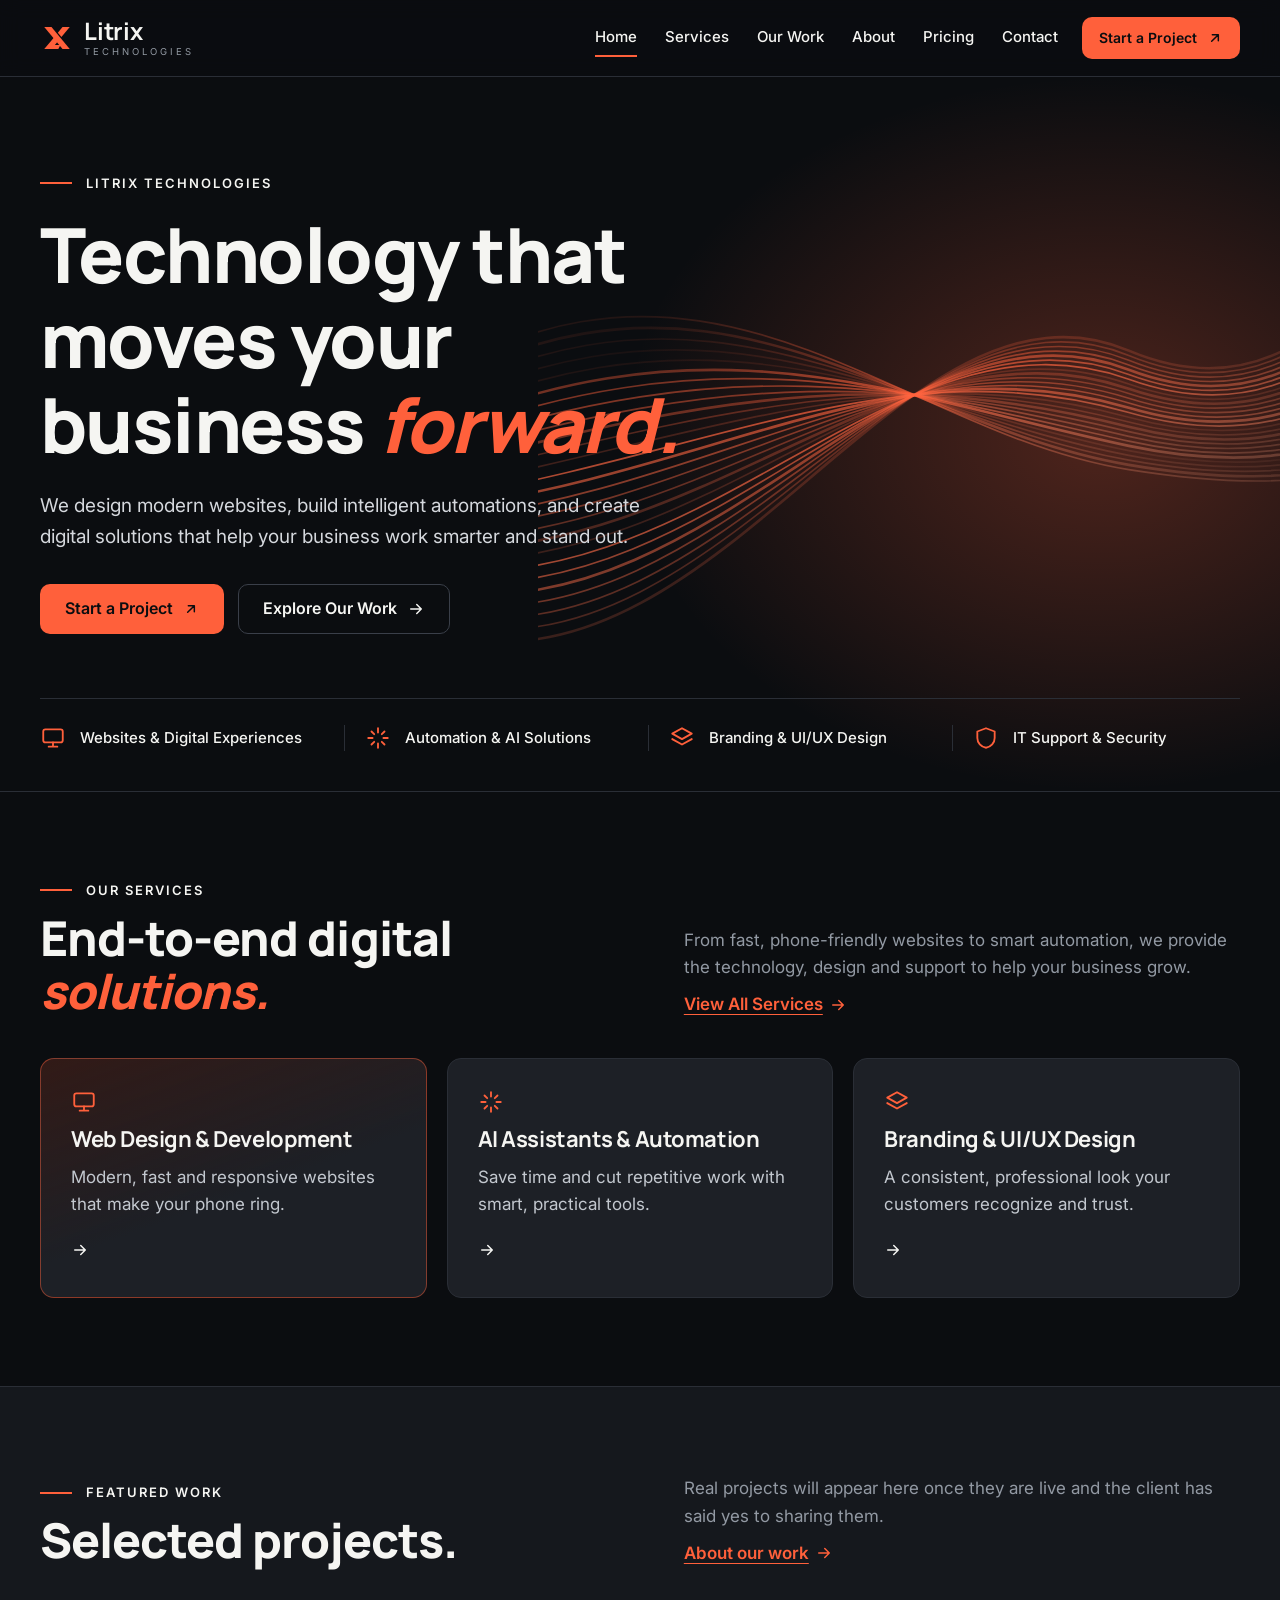
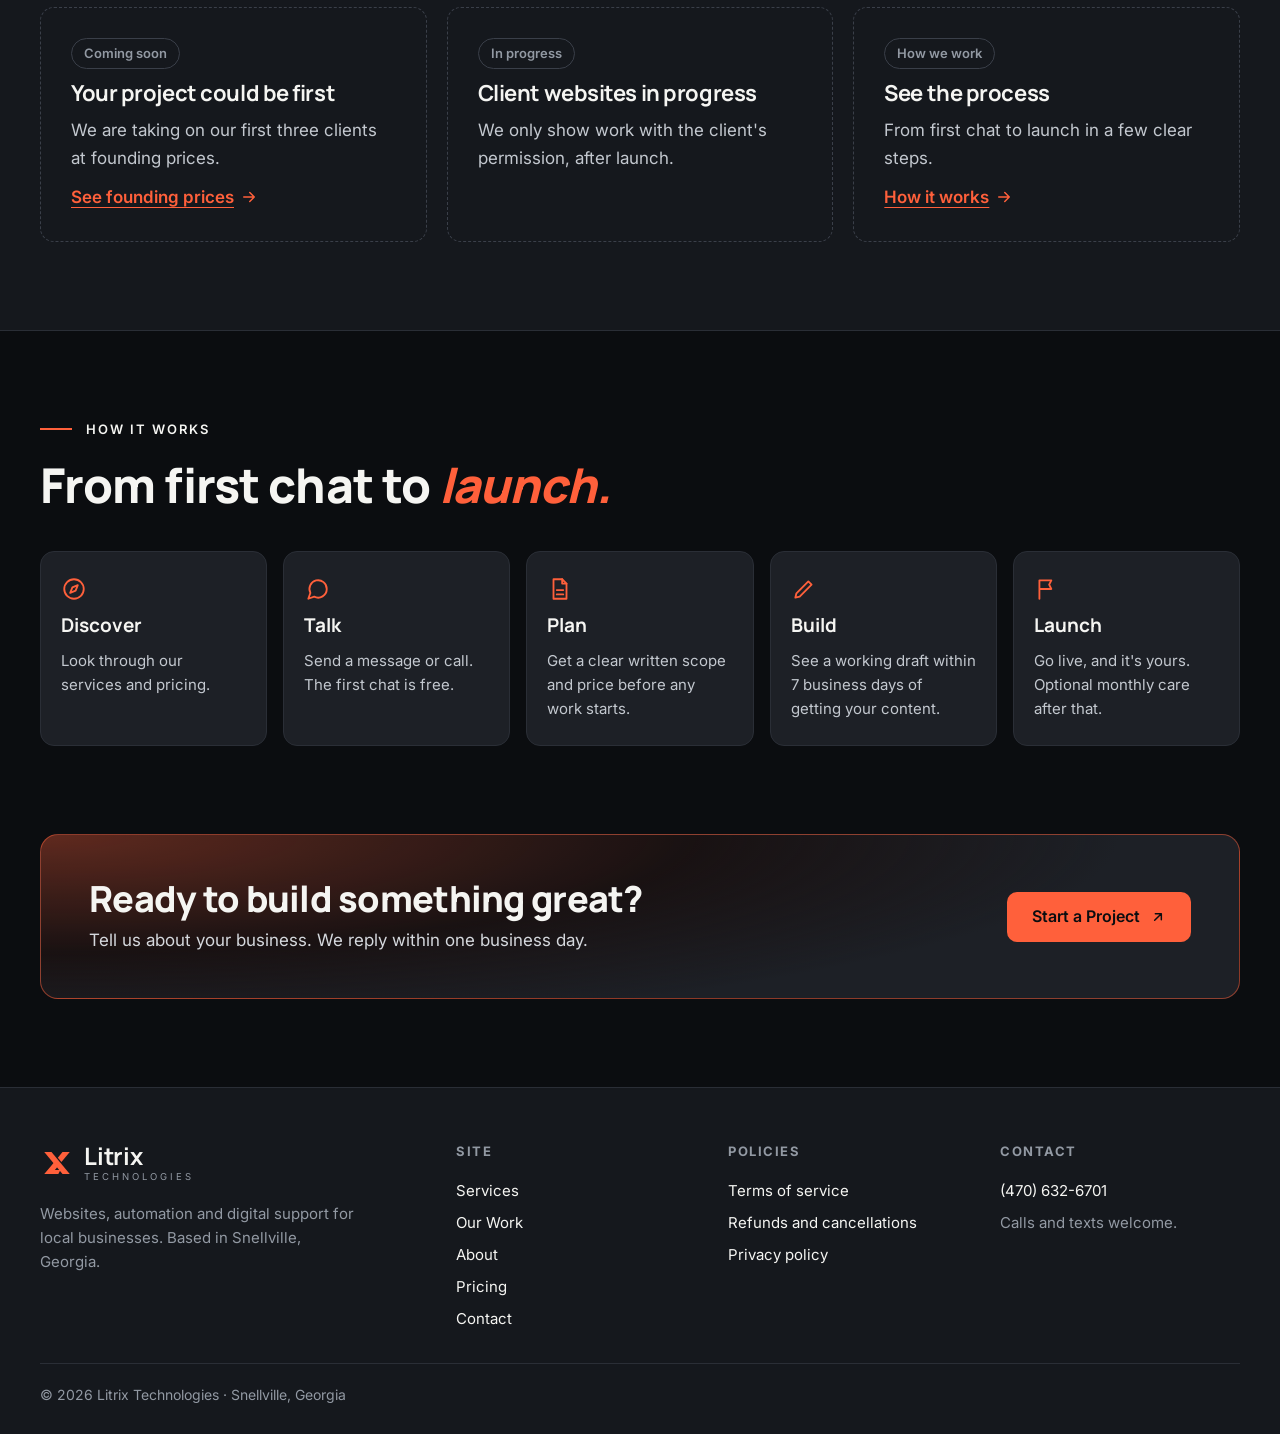
==== commit 68f86e3a: "Use the Nexus logo and tighten the security headers - Header, footer and favicon use the Nexus (inte" ====
--- a/index.html
+++ b/index.html
@@ -16,7 +16,7 @@
 <a class="skip" href="#main">Skip to content</a>
 <header class="site-header">
 <div class="wrap bar">
-<a class="brand" href="/" aria-label="Litrix Technologies home"><svg class="mark" width="34" height="34" viewBox="0 0 40 40" aria-hidden="true"><path d="M6 33 L19 7 L23 15 L15 33 Z" fill="#FF603B"/><path d="M15 33 H34 L30 27 H18 Z" fill="#FF603B"/></svg><span class="brand-name"><strong>Litrix</strong><small>TECHNOLOGIES</small></span></a>
+<a class="brand" href="/" aria-label="Litrix Technologies home"><svg class="mark" width="34" height="34" viewBox="0 0 40 40" aria-hidden="true"><path d="M5 7 H13.5 L35 33 H26.5 Z" fill="#FF603B"/><path d="M26.5 7 H35 L25.2 18.9 L21 13.8 Z" fill="#FF603B"/><path d="M17.2 18.4 L21.4 23.5 L17.5 28.2 H24 L21.6 33 H5 Z" fill="#FF603B"/></svg><span class="brand-name"><strong>Litrix</strong><small>TECHNOLOGIES</small></span></a>
 <nav class="nav" aria-label="Main">
 <a href="/" aria-current="page">Home</a>
 <a href="/services">Services</a>
@@ -161,7 +161,7 @@
 <footer class="site-footer">
 <div class="wrap foot">
 <div class="foot-brand">
-<a class="brand" href="/" aria-label="Litrix Technologies home"><svg class="mark" width="34" height="34" viewBox="0 0 40 40" aria-hidden="true"><path d="M6 33 L19 7 L23 15 L15 33 Z" fill="#FF603B"/><path d="M15 33 H34 L30 27 H18 Z" fill="#FF603B"/></svg><span class="brand-name"><strong>Litrix</strong><small>TECHNOLOGIES</small></span></a>
+<a class="brand" href="/" aria-label="Litrix Technologies home"><svg class="mark" width="34" height="34" viewBox="0 0 40 40" aria-hidden="true"><path d="M5 7 H13.5 L35 33 H26.5 Z" fill="#FF603B"/><path d="M26.5 7 H35 L25.2 18.9 L21 13.8 Z" fill="#FF603B"/><path d="M17.2 18.4 L21.4 23.5 L17.5 28.2 H24 L21.6 33 H5 Z" fill="#FF603B"/></svg><span class="brand-name"><strong>Litrix</strong><small>TECHNOLOGIES</small></span></a>
 <p>Websites, automation and digital support for local businesses. Based in Snellville, Georgia.</p>
 </div>
 <nav aria-label="Site">
